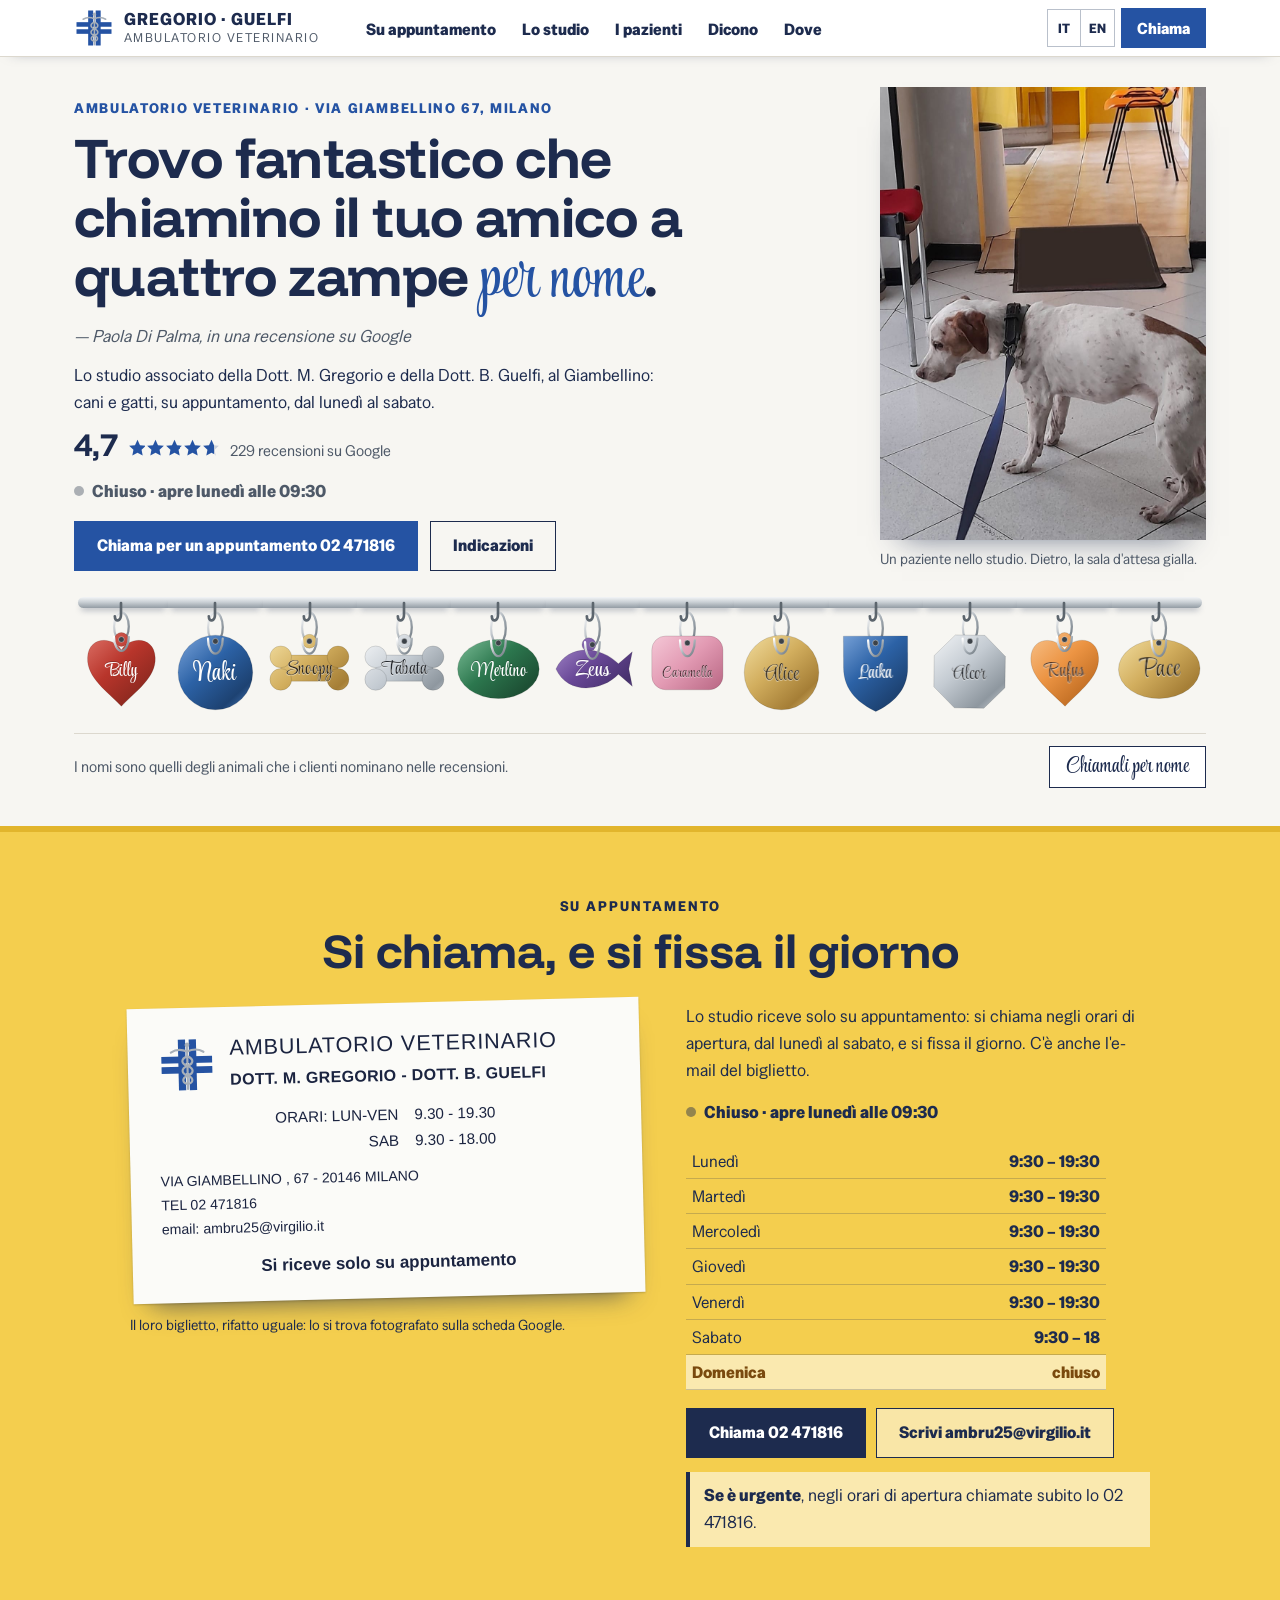
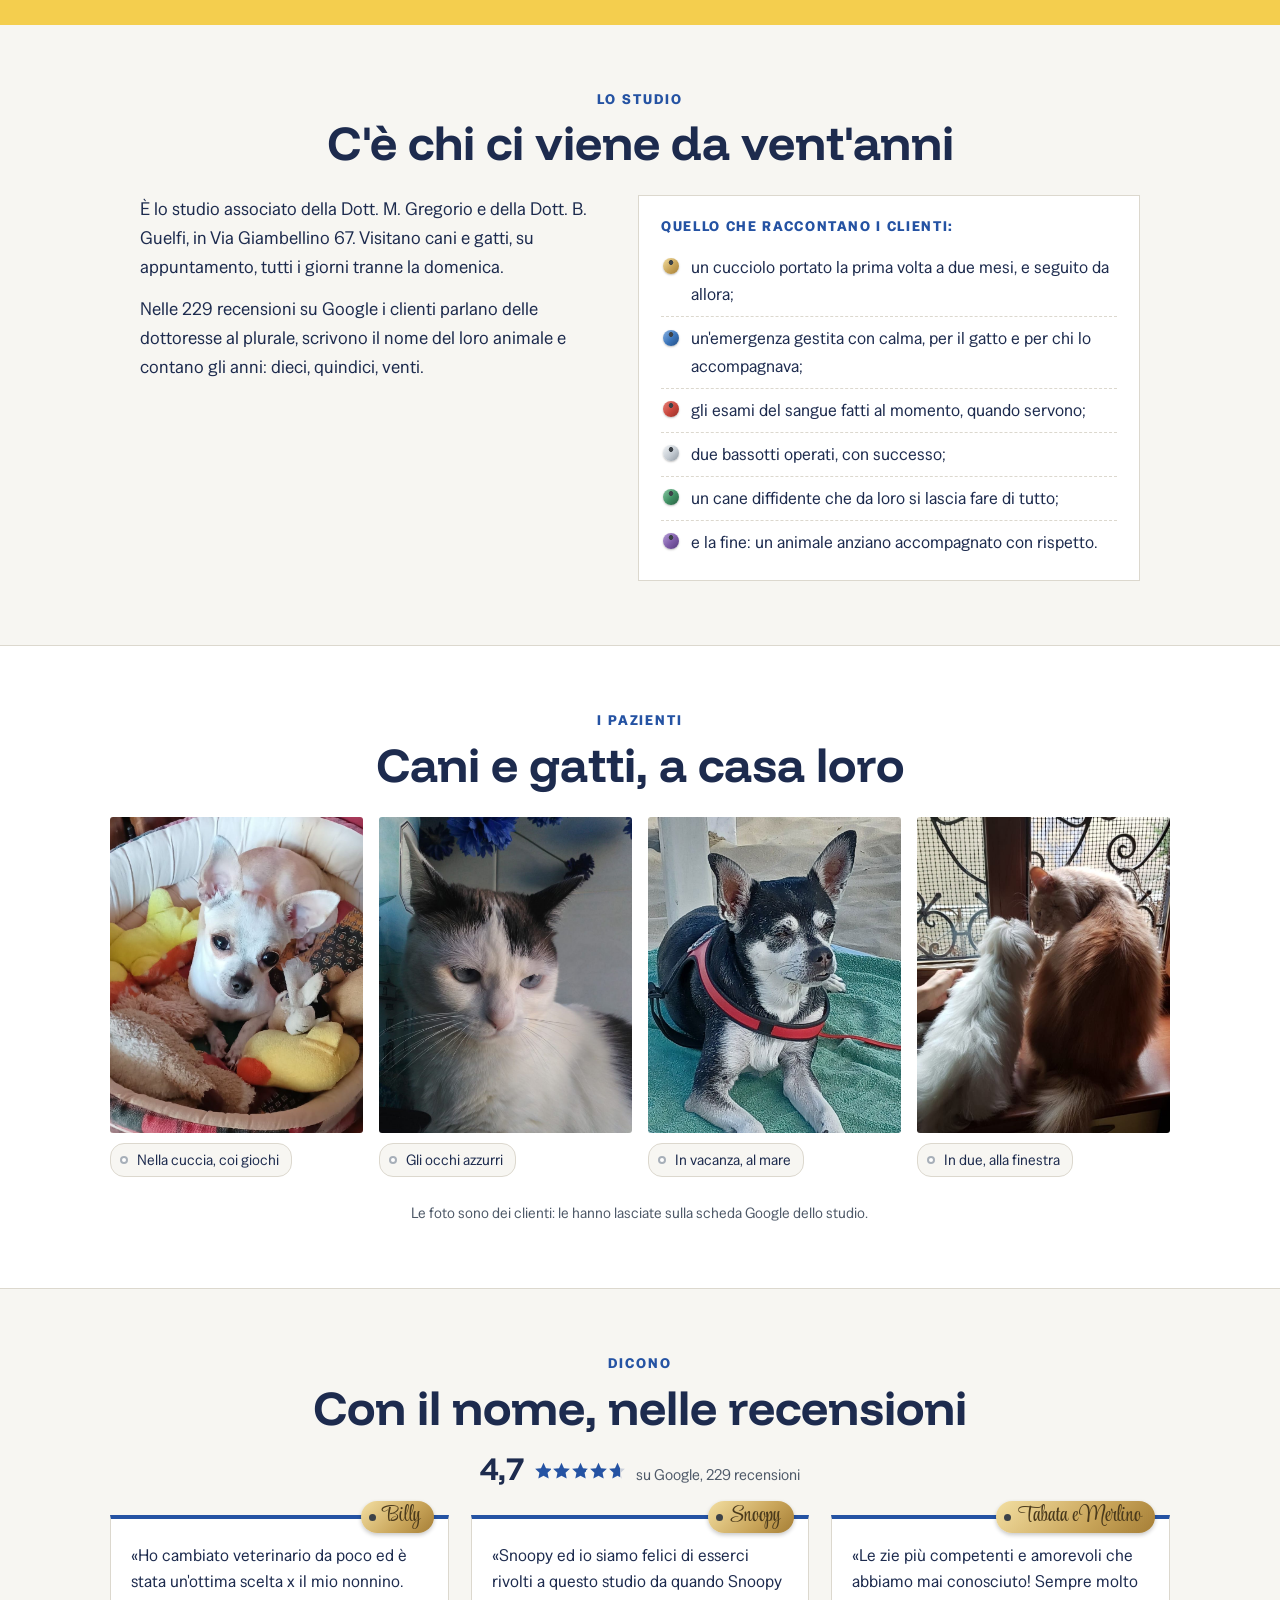
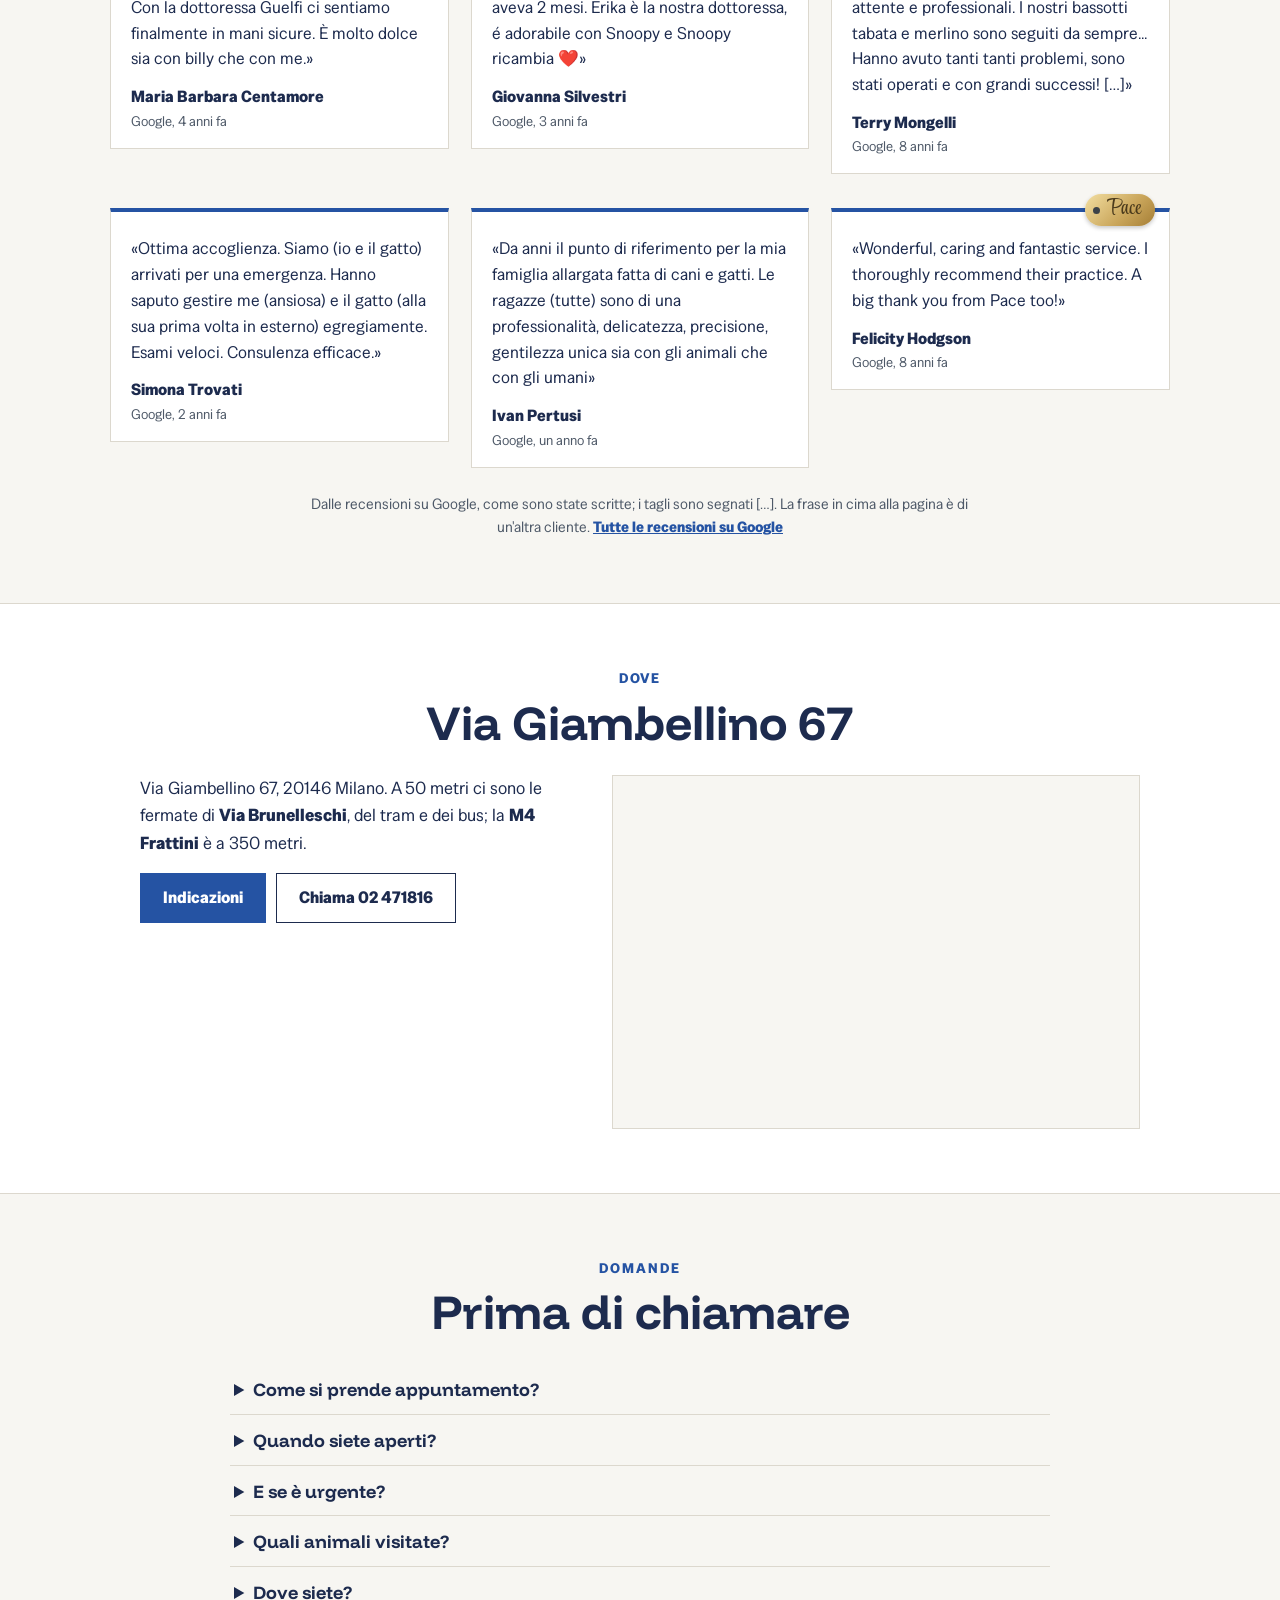
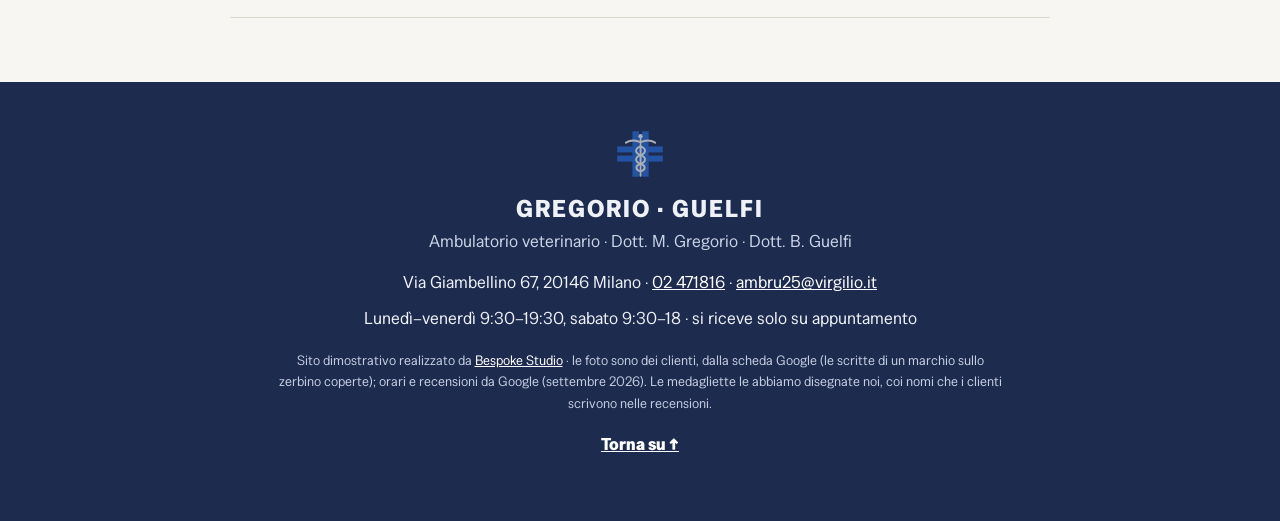
==== index.html @ ca86f431 "Studio Veterinario Gregorio-Guelfi, Via Giambellino 67 — i nomi sulle medagliette Lo studio associat" ====
<!DOCTYPE html>
<html lang="it" class="no-js">
<head>
<meta charset="utf-8">
<meta name="viewport" content="width=device-width, initial-scale=1">
<script>(function(){var r=document.documentElement;r.classList.remove('no-js');
/* la firma: finché main.js non parte i ganci sono vuoti; se il codice non arriva, dopo 2,5 s vanno allo stato finale */
try{if(!matchMedia('(prefers-reduced-motion: reduce)').matches){r.classList.add('firma-attesa');window.__attesaGanci=setTimeout(function(){r.classList.remove('firma-attesa')},2500)}}catch(e){}})()</script>
<title>Studio Veterinario Gregorio-Guelfi — Via Giambellino 67, Milano</title>
<meta name="description" content="Lo studio associato della Dott. M. Gregorio e della Dott. B. Guelfi in Via Giambellino 67 a Milano: cani e gatti, su appuntamento, dal lunedì al venerdì 9:30–19:30 e il sabato 9:30–18. 4,7 su 229 recensioni. Tel. 02 471816.">
<link rel="canonical" href="https://rotenzark.github.io/veterinari-gregorio-guelfi/">
<meta property="og:type" content="website">
<meta property="og:title" content="Studio Veterinario Gregorio-Guelfi — «Trovo fantastico che chiamino il tuo amico a quattro zampe per nome.»">
<meta property="og:description" content="L'ambulatorio veterinario di Via Giambellino 67, Milano: cani e gatti, su appuntamento. I nomi dei pazienti, sulle loro medagliette.">
<meta property="og:image" content="https://rotenzark.github.io/veterinari-gregorio-guelfi/img/og.jpg">
<meta property="og:url" content="https://rotenzark.github.io/veterinari-gregorio-guelfi/">
<meta property="og:locale" content="it_IT">
<meta name="twitter:card" content="summary_large_image">
<meta name="theme-color" content="#F7F6F2">
<link rel="icon" href="img/favicon.svg" type="image/svg+xml">
<link rel="icon" href="img/favicon-32.png" sizes="32x32" type="image/png">
<link rel="apple-touch-icon" href="img/apple-touch-icon.png">
<link rel="preconnect" href="https://fonts.googleapis.com">
<link rel="preconnect" href="https://fonts.gstatic.com" crossorigin>
<link href="https://fonts.googleapis.com/css2?family=Funnel+Display:wght@500;700&amp;family=Special+Gothic:wght@400;700&amp;family=Style+Script&amp;display=swap" rel="stylesheet">
<link rel="stylesheet" href="css/styles.css?v=1">
<script src="https://cdn.jsdelivr.net/npm/gsap@3.12.5/dist/gsap.min.js" defer></script>
<script src="https://cdn.jsdelivr.net/npm/gsap@3.12.5/dist/ScrollTrigger.min.js" defer></script>
<script src="js/main.js?v=1" defer></script>
<script type="application/ld+json">
{"@context":"https://schema.org","@type":"VeterinaryCare","name":"Studio Associato Medico Veterinario Gregorio-Guelfi","description":"Lo studio associato della Dott. M. Gregorio e della Dott. B. Guelfi in Via Giambellino 67 a Milano: visite per cani e gatti, su appuntamento.","url":"https://rotenzark.github.io/veterinari-gregorio-guelfi/","image":"https://rotenzark.github.io/veterinari-gregorio-guelfi/img/og.jpg","telephone":"+39 02 471816","email":"ambru25@virgilio.it","address":{"@type":"PostalAddress","streetAddress":"Via Giambellino 67","postalCode":"20146","addressLocality":"Milano","addressRegion":"MI","addressCountry":"IT"},"geo":{"@type":"GeoCoordinates","latitude":45.44936,"longitude":9.14511},"openingHoursSpecification":[{"@type":"OpeningHoursSpecification","dayOfWeek":["Monday","Tuesday","Wednesday","Thursday","Friday"],"opens":"09:30","closes":"19:30"},{"@type":"OpeningHoursSpecification","dayOfWeek":"Saturday","opens":"09:30","closes":"18:00"}],"aggregateRating":{"@type":"AggregateRating","ratingValue":"4.7","reviewCount":"229","bestRating":"5"}}
</script>
<script type="application/ld+json">
{"@context":"https://schema.org","@type":"FAQPage","mainEntity":[
{"@type":"Question","name":"Come si prende appuntamento?","acceptedAnswer":{"@type":"Answer","text":"Chiamando lo 02 471816 negli orari di apertura, oppure scrivendo ad ambru25@virgilio.it. Si riceve solo su appuntamento."}},
{"@type":"Question","name":"Quando è aperto lo studio?","acceptedAnswer":{"@type":"Answer","text":"Dal lunedì al venerdì dalle 9:30 alle 19:30, il sabato dalle 9:30 alle 18. La domenica è chiuso."}},
{"@type":"Question","name":"E se è urgente?","acceptedAnswer":{"@type":"Answer","text":"Negli orari di apertura, chiamate subito lo 02 471816."}},
{"@type":"Question","name":"Quali animali visitate?","acceptedAnswer":{"@type":"Answer","text":"Cani e gatti: dai cuccioli agli animali anziani."}},
{"@type":"Question","name":"Dove si trova lo studio?","acceptedAnswer":{"@type":"Answer","text":"In Via Giambellino 67 a Milano: a 50 metri le fermate di Via Brunelleschi, a 350 metri la M4 Frattini."}}
]}
</script>
</head>
<body>

<a class="salta" href="#contenuto" data-i18n="m.salta">Vai al contenuto</a>

<header class="testata" id="testata">
  <div class="testata__dentro">
    <a class="marchio" href="#inizio" aria-label="Studio veterinario Gregorio-Guelfi: torna all'inizio" data-i18n-aria="m.top">
      <svg class="croce" viewBox="0 0 48 48" aria-hidden="true" focusable="false"><use href="#croceVet"/></svg>
      <span class="marchio__testo" aria-hidden="true"><span class="marchio__nome">Gregorio · Guelfi</span><span class="marchio__sotto" data-i18n="m.sotto">Ambulatorio veterinario</span></span>
    </a>
    <nav id="mainNav" class="voci" aria-label="Le sezioni" data-i18n-aria="m.nav">
      <a href="#appuntamento" data-i18n="n.appuntamento">Su appuntamento</a>
      <a href="#studio" data-i18n="n.studio">Lo studio</a>
      <a href="#pazienti" data-i18n="n.pazienti">I pazienti</a>
      <a href="#dicono" data-i18n="n.dicono">Dicono</a>
      <a href="#dove" data-i18n="n.dove">Dove</a>
    </nav>
    <div class="testata__azioni">
      <div class="lingue" role="group" aria-label="Lingua" data-i18n-aria="m.lingua">
        <button type="button" data-lang="it" aria-pressed="true">IT</button>
        <button type="button" data-lang="en" aria-pressed="false">EN</button>
      </div>
      <a class="chiama" href="tel:+3902471816" data-i18n="t.chiama">Chiama</a>
      <button id="burger" class="burger" type="button" aria-expanded="false" aria-controls="menuMobile" aria-label="Apri il menu" data-i18n-aria="m.menu"><span></span><span></span><span></span></button>
    </div>
  </div>
</header>

<nav id="menuMobile" class="menu-mobile" hidden aria-label="Le sezioni" data-i18n-aria="m.nav">
  <a href="#appuntamento" data-i18n="n.appuntamento">Su appuntamento</a>
  <a href="#studio" data-i18n="n.studio">Lo studio</a>
  <a href="#pazienti" data-i18n="n.pazienti">I pazienti</a>
  <a href="#dicono" data-i18n="n.dicono">Dicono</a>
  <a href="#dove" data-i18n="n.doveDomande">Dove e domande</a>
  <a class="menu-mobile__chiama" href="tel:+3902471816"><span data-i18n="t.chiama">Chiama</span> <span class="intero">02 471816</span></a>
</nav>

<!-- la croce blu col caduceo del loro biglietto, disegnata semplice: la usano la testata, il biglietto e la chiusura -->
<svg class="simboli" width="0" height="0" aria-hidden="true" focusable="false">
  <symbol id="croceVet" viewBox="0 0 48 48">
    <rect x="17" y="3" width="6" height="42" fill="#2553A3"/><rect x="26" y="3" width="6" height="42" fill="#2553A3"/>
    <rect x="3" y="17" width="42" height="5.5" fill="#2553A3"/><rect x="3" y="25.5" width="42" height="5.5" fill="#2553A3"/>
    <g fill="none" stroke="#A7AFB8" stroke-width="1.8" stroke-linecap="round">
      <path d="M24.5 8 V44"/>
      <path d="M24.5 13 C 20 11 15 11 11 13.5 M24.5 13 C 29 11 34 11 38 13.5"/>
      <path d="M24.5 17 C 19 19 19 23 24.5 25 C 30 27 30 31 24.5 33 C 19 35 20 39 24.5 40"/>
      <path d="M24.5 17 C 30 19 30 23 24.5 25 C 19 27 19 31 24.5 33 C 30 35 29 39 24.5 40"/>
    </g>
    <circle cx="24.5" cy="7.5" r="2" fill="#A7AFB8"/>
  </symbol>
</svg>

<main id="contenuto">

  <!-- ══════ L'APERTURA: la frase di una cliente, un paziente nello studio, e i nomi sulle medagliette ══════ -->
  <section id="inizio" class="apertura" aria-labelledby="titolo">
    <div class="apertura__alto">
      <div class="apertura__testo">
        <p class="apertura__sopra" data-i18n="h.sopra">Ambulatorio veterinario · Via Giambellino 67, Milano</p>
        <h1 id="titolo" class="apertura__titolo" data-i18n="h.titolo">Trovo fantastico che chiamino il tuo amico a quattro zampe <span class="per-nome">per nome</span>.</h1>
        <p class="apertura__chi" data-i18n="h.chi">Paola Di Palma, in una recensione su Google</p>
        <p class="apertura__frase" data-i18n="h.testo">Lo studio associato della Dott. M. Gregorio e della Dott. B. Guelfi, al Giambellino: cani e gatti, su appuntamento, dal lunedì al sabato.</p>
        <p class="voto"><b class="voto__n">4,7</b> <span class="stelle" aria-hidden="true" style="--voto:.94"></span> <span class="voto__su" data-i18n="h.voto">229 recensioni su Google</span></p>
        <p class="stato" id="orarioStato">Lunedì–venerdì 9:30–19:30, sabato 9:30–18</p>
        <div class="apertura__azioni">
          <a class="bottone bottone--pieno" href="tel:+3902471816"><span data-i18n="h.chiama">Chiama per un appuntamento</span>&nbsp;<span class="intero">02 471816</span></a>
          <a class="bottone" href="https://www.google.com/maps/dir/?api=1&amp;destination=Studio+Associato+Medico+Veterinario+Gregorio-Guelfi%2C+Via+Giambellino+67%2C+Milano" target="_blank" rel="noopener" data-i18n="h.indicazioni">Indicazioni</a>
        </div>
      </div>
      <figure class="apertura__foto">
        <button type="button" class="apertura__scatto" data-full="img/studio-cane.jpg" aria-label="Ingrandisci la foto" data-i18n-aria="m.ingrandisci"><img src="img/studio-cane.jpg" width="900" height="1248" alt="Un cane bianco e marrone al guinzaglio sulle piastrelle dello studio; dietro la porta, la sala d'attesa con le pareti gialle e le sedie arancioni." data-i18n-alt="a.studio"></button>
        <figcaption data-i18n="c.studio">Un paziente nello studio. Dietro, la sala d'attesa gialla.</figcaption>
      </figure>
    </div>
    <div class="apertura__ganci" id="medagliette" data-firma="fatta">
      <!--GANCI--><svg class="ganci__metalli" width="0" height="0" aria-hidden="true" focusable="false"><defs>
  <linearGradient id="metOttone" gradientUnits="userSpaceOnUse" x1="8" y1="26" x2="92" y2="118"><stop offset="0" stop-color="#F3DFA2"/><stop offset="0.42" stop-color="#D2AE5E"/><stop offset="0.78" stop-color="#A57E36"/><stop offset="1" stop-color="#E6C77D"/></linearGradient>
  <linearGradient id="metAcciaio" gradientUnits="userSpaceOnUse" x1="8" y1="26" x2="92" y2="118"><stop offset="0" stop-color="#F4F6F8"/><stop offset="0.42" stop-color="#C4CBD2"/><stop offset="0.78" stop-color="#8E979F"/><stop offset="1" stop-color="#DDE2E6"/></linearGradient>
  <linearGradient id="metRosso" gradientUnits="userSpaceOnUse" x1="8" y1="26" x2="92" y2="118"><stop offset="0" stop-color="#E0766C"/><stop offset="0.42" stop-color="#B8352B"/><stop offset="0.78" stop-color="#8A281F"/><stop offset="1" stop-color="#C9524A"/></linearGradient>
  <linearGradient id="metBlu" gradientUnits="userSpaceOnUse" x1="8" y1="26" x2="92" y2="118"><stop offset="0" stop-color="#7EA7DC"/><stop offset="0.42" stop-color="#2C62A6"/><stop offset="0.78" stop-color="#1D4272"/><stop offset="1" stop-color="#4B80C4"/></linearGradient>
  <linearGradient id="metVerde" gradientUnits="userSpaceOnUse" x1="8" y1="26" x2="92" y2="118"><stop offset="0" stop-color="#7FC09A"/><stop offset="0.42" stop-color="#2C774E"/><stop offset="0.78" stop-color="#1D4F34"/><stop offset="1" stop-color="#519E74"/></linearGradient>
  <linearGradient id="metRosa" gradientUnits="userSpaceOnUse" x1="8" y1="26" x2="92" y2="118"><stop offset="0" stop-color="#F6CBD9"/><stop offset="0.42" stop-color="#E29AB3"/><stop offset="0.78" stop-color="#BE6E8A"/><stop offset="1" stop-color="#EEB4C7"/></linearGradient>
  <linearGradient id="metViola" gradientUnits="userSpaceOnUse" x1="8" y1="26" x2="92" y2="118"><stop offset="0" stop-color="#AE94D3"/><stop offset="0.42" stop-color="#694897"/><stop offset="0.78" stop-color="#46306C"/><stop offset="1" stop-color="#8667B6"/></linearGradient>
  <linearGradient id="metArancio" gradientUnits="userSpaceOnUse" x1="8" y1="26" x2="92" y2="118"><stop offset="0" stop-color="#F8C48E"/><stop offset="0.42" stop-color="#EC9443"/><stop offset="0.78" stop-color="#BF6C22"/><stop offset="1" stop-color="#F3AB66"/></linearGradient>
  <linearGradient id="metAnello" x1="0" y1="0" x2="1" y2="1"><stop offset="0" stop-color="#FFFFFF"/><stop offset=".5" stop-color="#A9B1B8"/><stop offset="1" stop-color="#6E777F"/></linearGradient>
  <radialGradient id="metPunta"><stop offset="0" stop-color="#FFFFFF"/><stop offset=".35" stop-color="#FFF6D8" stop-opacity=".95"/><stop offset="1" stop-color="#FFE7A0" stop-opacity="0"/></radialGradient>
  <filter id="incLuce" x="-5%" y="-10%" width="110%" height="130%"><feDropShadow dx="0" dy=".8" stdDeviation="0" flood-color="#FFFFFF" flood-opacity=".6"/></filter>
  <filter id="incOmbra" x="-5%" y="-20%" width="110%" height="130%"><feDropShadow dx="0" dy="-.7" stdDeviation="0" flood-color="#000000" flood-opacity=".4"/></filter>
</defs></svg>
      <ul class="ganci" id="ganci" aria-label="Le medagliette coi nomi dei pazienti" data-i18n-aria="md.lista">
        <li class="gancio" data-i="0">
          <svg class="gancio__uncino" viewBox="0 0 20 26" aria-hidden="true" focusable="false"><path d="M10 0 V13 C10 21 3 22 3 15" fill="none" stroke="#5C656D" stroke-width="3" stroke-linecap="round"/></svg>
          <div class="medaglietta medaglietta--cuore" id="med1" data-i="0">
            <svg class="med" viewBox="0 0 100 124" role="img" aria-label="Billy">
              <defs><clipPath id="taglio1"><rect class="med__taglio" x="0" y="0" width="100" height="124"/></clipPath></defs>
              <ellipse class="med__anello" cx="50" cy="19" rx="8.5" ry="16.2" fill="none" stroke="url(#metAnello)" stroke-width="2.6"/>
              <g class="med__forma" fill="url(#metRosso)" stroke="rgba(0,0,0,.18)" stroke-width=".8"><circle cx="50" cy="34" r="8"/><path d="M50 46 C 40 30 12 30 11 55 C 10 78 34 94 50 111 C 66 94 90 78 89 55 C 88 30 60 30 50 46 Z"/></g>
              <circle class="med__foro" cx="50" cy="34" r="3.3" fill="#3C4248" stroke="rgba(255,255,255,.55)" stroke-width=".8"/>
              <path class="med__passante" d="M41.5 31 A 8.5 16.2 0 0 0 58.5 31" fill="none" stroke="url(#metAnello)" stroke-width="2.6" stroke-linecap="round"/>
              <g class="med__incisione" clip-path="url(#taglio1)">
                <text class="med__nome" x="50" y="76" text-anchor="middle" font-size="21.8" fill="#FFFFFF" filter="url(#incOmbra)">Billy</text>
              </g>
              <circle class="med__punta" cx="50" cy="69.46" r="5" fill="url(#metPunta)" display="none"/>
            </svg>
          </div>
        </li>
        <li class="gancio" data-i="1">
          <svg class="gancio__uncino" viewBox="0 0 20 26" aria-hidden="true" focusable="false"><path d="M10 0 V13 C10 21 3 22 3 15" fill="none" stroke="#5C656D" stroke-width="3" stroke-linecap="round"/></svg>
          <div class="medaglietta medaglietta--cerchio" id="med2" data-i="1">
            <svg class="med" viewBox="0 0 100 124" role="img" aria-label="Naki">
              <defs><clipPath id="taglio2"><rect class="med__taglio" x="0" y="0" width="100" height="124"/></clipPath></defs>
              <ellipse class="med__anello" cx="50" cy="20" rx="8.5" ry="17.2" fill="none" stroke="url(#metAnello)" stroke-width="2.6"/>
              <g class="med__forma" fill="url(#metBlu)" stroke="rgba(0,0,0,.18)" stroke-width=".8"><circle cx="50" cy="72" r="43"/></g>
              <circle class="med__foro" cx="50" cy="36" r="3.3" fill="#3C4248" stroke="rgba(255,255,255,.55)" stroke-width=".8"/>
              <path class="med__passante" d="M41.5 33 A 8.5 17.2 0 0 0 58.5 33" fill="none" stroke="url(#metAnello)" stroke-width="2.6" stroke-linecap="round"/>
              <g class="med__incisione" clip-path="url(#taglio2)">
                <text class="med__nome" x="50" y="81" text-anchor="middle" font-size="30" fill="#FFFFFF" filter="url(#incOmbra)">Naki</text>
              </g>
              <circle class="med__punta" cx="50" cy="72" r="5" fill="url(#metPunta)" display="none"/>
            </svg>
          </div>
        </li>
        <li class="gancio" data-i="2">
          <svg class="gancio__uncino" viewBox="0 0 20 26" aria-hidden="true" focusable="false"><path d="M10 0 V13 C10 21 3 22 3 15" fill="none" stroke="#5C656D" stroke-width="3" stroke-linecap="round"/></svg>
          <div class="medaglietta medaglietta--osso" id="med3" data-i="2">
            <svg class="med" viewBox="0 0 100 124" role="img" aria-label="Snoopy">
              <defs><clipPath id="taglio3"><rect class="med__taglio" x="0" y="0" width="100" height="124"/></clipPath></defs>
              <ellipse class="med__anello" cx="50" cy="20" rx="8.5" ry="17.2" fill="none" stroke="url(#metAnello)" stroke-width="2.6"/>
              <g class="med__forma" fill="url(#metOttone)" stroke="rgba(0,0,0,.18)" stroke-width=".8"><circle cx="50" cy="36" r="8"/><rect x="17" y="52" width="66" height="30" rx="4"/><circle cx="17" cy="54" r="12.5"/><circle cx="17" cy="80" r="12.5"/><circle cx="83" cy="54" r="12.5"/><circle cx="83" cy="80" r="12.5"/></g>
              <circle class="med__foro" cx="50" cy="36" r="3.3" fill="#3C4248" stroke="rgba(255,255,255,.55)" stroke-width=".8"/>
              <path class="med__passante" d="M41.5 33 A 8.5 17.2 0 0 0 58.5 33" fill="none" stroke="url(#metAnello)" stroke-width="2.6" stroke-linecap="round"/>
              <g class="med__incisione" clip-path="url(#taglio3)">
                <text class="med__nome" x="50" y="74" text-anchor="middle" font-size="22.6" fill="#352912" filter="url(#incLuce)">Snoopy</text>
              </g>
              <circle class="med__punta" cx="50" cy="67.22" r="5" fill="url(#metPunta)" display="none"/>
            </svg>
          </div>
        </li>
        <li class="gancio" data-i="3">
          <svg class="gancio__uncino" viewBox="0 0 20 26" aria-hidden="true" focusable="false"><path d="M10 0 V13 C10 21 3 22 3 15" fill="none" stroke="#5C656D" stroke-width="3" stroke-linecap="round"/></svg>
          <div class="medaglietta medaglietta--osso" id="med4" data-i="3">
            <svg class="med" viewBox="0 0 100 124" role="img" aria-label="Tabata">
              <defs><clipPath id="taglio4"><rect class="med__taglio" x="0" y="0" width="100" height="124"/></clipPath></defs>
              <ellipse class="med__anello" cx="50" cy="20" rx="8.5" ry="17.2" fill="none" stroke="url(#metAnello)" stroke-width="2.6"/>
              <g class="med__forma" fill="url(#metAcciaio)" stroke="rgba(0,0,0,.18)" stroke-width=".8"><circle cx="50" cy="36" r="8"/><rect x="17" y="52" width="66" height="30" rx="4"/><circle cx="17" cy="54" r="12.5"/><circle cx="17" cy="80" r="12.5"/><circle cx="83" cy="54" r="12.5"/><circle cx="83" cy="80" r="12.5"/></g>
              <circle class="med__foro" cx="50" cy="36" r="3.3" fill="#3C4248" stroke="rgba(255,255,255,.55)" stroke-width=".8"/>
              <path class="med__passante" d="M41.5 33 A 8.5 17.2 0 0 0 58.5 33" fill="none" stroke="url(#metAnello)" stroke-width="2.6" stroke-linecap="round"/>
              <g class="med__incisione" clip-path="url(#taglio4)">
                <text class="med__nome" x="50" y="74" text-anchor="middle" font-size="22.6" fill="#23282D" filter="url(#incLuce)">Tabata</text>
              </g>
              <circle class="med__punta" cx="50" cy="67.22" r="5" fill="url(#metPunta)" display="none"/>
            </svg>
          </div>
        </li>
        <li class="gancio" data-i="4">
          <svg class="gancio__uncino" viewBox="0 0 20 26" aria-hidden="true" focusable="false"><path d="M10 0 V13 C10 21 3 22 3 15" fill="none" stroke="#5C656D" stroke-width="3" stroke-linecap="round"/></svg>
          <div class="medaglietta medaglietta--ovale" id="med5" data-i="4">
            <svg class="med" viewBox="0 0 100 124" role="img" aria-label="Merlino">
              <defs><clipPath id="taglio5"><rect class="med__taglio" x="0" y="0" width="100" height="124"/></clipPath></defs>
              <ellipse class="med__anello" cx="50" cy="21" rx="8.5" ry="18.2" fill="none" stroke="url(#metAnello)" stroke-width="2.6"/>
              <g class="med__forma" fill="url(#metVerde)" stroke="rgba(0,0,0,.18)" stroke-width=".8"><ellipse cx="50" cy="68" rx="47" ry="34"/></g>
              <circle class="med__foro" cx="50" cy="38" r="3.3" fill="#3C4248" stroke="rgba(255,255,255,.55)" stroke-width=".8"/>
              <path class="med__passante" d="M41.5 35 A 8.5 18.2 0 0 0 58.5 35" fill="none" stroke="url(#metAnello)" stroke-width="2.6" stroke-linecap="round"/>
              <g class="med__incisione" clip-path="url(#taglio5)">
                <text class="med__nome" x="50" y="76" text-anchor="middle" font-size="21.6" fill="#FFFFFF" filter="url(#incOmbra)">Merlino</text>
              </g>
              <circle class="med__punta" cx="50" cy="69.52" r="5" fill="url(#metPunta)" display="none"/>
            </svg>
          </div>
        </li>
        <li class="gancio" data-i="5">
          <svg class="gancio__uncino" viewBox="0 0 20 26" aria-hidden="true" focusable="false"><path d="M10 0 V13 C10 21 3 22 3 15" fill="none" stroke="#5C656D" stroke-width="3" stroke-linecap="round"/></svg>
          <div class="medaglietta medaglietta--pesce" id="med6" data-i="5">
            <svg class="med" viewBox="0 0 100 124" role="img" aria-label="Zeus">
              <defs><clipPath id="taglio6"><rect class="med__taglio" x="0" y="0" width="100" height="124"/></clipPath></defs>
              <ellipse class="med__anello" cx="50" cy="22" rx="8.5" ry="19.2" fill="none" stroke="url(#metAnello)" stroke-width="2.6"/>
              <g class="med__forma" fill="url(#metViola)" stroke="rgba(0,0,0,.18)" stroke-width=".8"><circle cx="46" cy="40" r="8"/><path d="M8 68 C 18 46 42 42 62 50 C 70 53 76 58 80 62 L 96 48 L 92 68 L 96 88 L 80 74 C 76 78 70 83 62 86 C 42 94 18 90 8 68 Z"/></g>
              <circle class="med__foro" cx="50" cy="40" r="3.3" fill="#3C4248" stroke="rgba(255,255,255,.55)" stroke-width=".8"/>
              <path class="med__passante" d="M41.5 37 A 8.5 19.2 0 0 0 58.5 37" fill="none" stroke="url(#metAnello)" stroke-width="2.6" stroke-linecap="round"/>
              <g class="med__incisione" clip-path="url(#taglio6)">
                <text class="med__nome" x="50" y="76" text-anchor="middle" font-size="25" fill="#FFFFFF" filter="url(#incOmbra)">Zeus</text>
              </g>
              <circle class="med__punta" cx="50" cy="68.5" r="5" fill="url(#metPunta)" display="none"/>
            </svg>
          </div>
        </li>
        <li class="gancio" data-i="6">
          <svg class="gancio__uncino" viewBox="0 0 20 26" aria-hidden="true" focusable="false"><path d="M10 0 V13 C10 21 3 22 3 15" fill="none" stroke="#5C656D" stroke-width="3" stroke-linecap="round"/></svg>
          <div class="medaglietta medaglietta--targa" id="med7" data-i="6">
            <svg class="med" viewBox="0 0 100 124" role="img" aria-label="Caramella">
              <defs><clipPath id="taglio7"><rect class="med__taglio" x="0" y="0" width="100" height="124"/></clipPath></defs>
              <ellipse class="med__anello" cx="50" cy="21" rx="8.5" ry="18.2" fill="none" stroke="url(#metAnello)" stroke-width="2.6"/>
              <g class="med__forma" fill="url(#metRosa)" stroke="rgba(0,0,0,.18)" stroke-width=".8"><rect x="9" y="30" width="82" height="62" rx="16"/></g>
              <circle class="med__foro" cx="50" cy="38" r="3.3" fill="#3C4248" stroke="rgba(255,255,255,.55)" stroke-width=".8"/>
              <path class="med__passante" d="M41.5 35 A 8.5 18.2 0 0 0 58.5 35" fill="none" stroke="url(#metAnello)" stroke-width="2.6" stroke-linecap="round"/>
              <g class="med__incisione" clip-path="url(#taglio7)">
                <text class="med__nome" x="50" y="77" text-anchor="middle" font-size="17.4" fill="#4E1629" filter="url(#incLuce)">Caramella</text>
              </g>
              <circle class="med__punta" cx="50" cy="71.78" r="5" fill="url(#metPunta)" display="none"/>
            </svg>
          </div>
        </li>
        <li class="gancio" data-i="7">
          <svg class="gancio__uncino" viewBox="0 0 20 26" aria-hidden="true" focusable="false"><path d="M10 0 V13 C10 21 3 22 3 15" fill="none" stroke="#5C656D" stroke-width="3" stroke-linecap="round"/></svg>
          <div class="medaglietta medaglietta--cerchio" id="med8" data-i="7">
            <svg class="med" viewBox="0 0 100 124" role="img" aria-label="Alice">
              <defs><clipPath id="taglio8"><rect class="med__taglio" x="0" y="0" width="100" height="124"/></clipPath></defs>
              <ellipse class="med__anello" cx="50" cy="20" rx="8.5" ry="17.2" fill="none" stroke="url(#metAnello)" stroke-width="2.6"/>
              <g class="med__forma" fill="url(#metOttone)" stroke="rgba(0,0,0,.18)" stroke-width=".8"><circle cx="50" cy="72" r="43"/></g>
              <circle class="med__foro" cx="50" cy="36" r="3.3" fill="#3C4248" stroke="rgba(255,255,255,.55)" stroke-width=".8"/>
              <path class="med__passante" d="M41.5 33 A 8.5 17.2 0 0 0 58.5 33" fill="none" stroke="url(#metAnello)" stroke-width="2.6" stroke-linecap="round"/>
              <g class="med__incisione" clip-path="url(#taglio8)">
                <text class="med__nome" x="50" y="81" text-anchor="middle" font-size="25.5" fill="#352912" filter="url(#incLuce)">Alice</text>
              </g>
              <circle class="med__punta" cx="50" cy="73.35" r="5" fill="url(#metPunta)" display="none"/>
            </svg>
          </div>
        </li>
        <li class="gancio" data-i="8">
          <svg class="gancio__uncino" viewBox="0 0 20 26" aria-hidden="true" focusable="false"><path d="M10 0 V13 C10 21 3 22 3 15" fill="none" stroke="#5C656D" stroke-width="3" stroke-linecap="round"/></svg>
          <div class="medaglietta medaglietta--scudetto" id="med9" data-i="8">
            <svg class="med" viewBox="0 0 100 124" role="img" aria-label="Laika">
              <defs><clipPath id="taglio9"><rect class="med__taglio" x="0" y="0" width="100" height="124"/></clipPath></defs>
              <ellipse class="med__anello" cx="50" cy="21" rx="8.5" ry="18.2" fill="none" stroke="url(#metAnello)" stroke-width="2.6"/>
              <g class="med__forma" fill="url(#metBlu)" stroke="rgba(0,0,0,.18)" stroke-width=".8"><path d="M13 30 H87 V66 C87 94 68 108 50 117 C32 108 13 94 13 66 Z"/></g>
              <circle class="med__foro" cx="50" cy="38" r="3.3" fill="#3C4248" stroke="rgba(255,255,255,.55)" stroke-width=".8"/>
              <path class="med__passante" d="M41.5 35 A 8.5 18.2 0 0 0 58.5 35" fill="none" stroke="url(#metAnello)" stroke-width="2.6" stroke-linecap="round"/>
              <g class="med__incisione" clip-path="url(#taglio9)">
                <text class="med__nome" x="50" y="78" text-anchor="middle" font-size="21.8" fill="#FFFFFF" filter="url(#incOmbra)">Laika</text>
              </g>
              <circle class="med__punta" cx="50" cy="71.46" r="5" fill="url(#metPunta)" display="none"/>
            </svg>
          </div>
        </li>
        <li class="gancio" data-i="9">
          <svg class="gancio__uncino" viewBox="0 0 20 26" aria-hidden="true" focusable="false"><path d="M10 0 V13 C10 21 3 22 3 15" fill="none" stroke="#5C656D" stroke-width="3" stroke-linecap="round"/></svg>
          <div class="medaglietta medaglietta--ottagono" id="med10" data-i="9">
            <svg class="med" viewBox="0 0 100 124" role="img" aria-label="Alcor">
              <defs><clipPath id="taglio10"><rect class="med__taglio" x="0" y="0" width="100" height="124"/></clipPath></defs>
              <ellipse class="med__anello" cx="50" cy="20" rx="8.5" ry="17.2" fill="none" stroke="url(#metAnello)" stroke-width="2.6"/>
              <g class="med__forma" fill="url(#metAcciaio)" stroke="rgba(0,0,0,.18)" stroke-width=".8"><path d="M33 29 H67 L91 53 V89 L67 113 H33 L9 89 V53 Z"/></g>
              <circle class="med__foro" cx="50" cy="36" r="3.3" fill="#3C4248" stroke="rgba(255,255,255,.55)" stroke-width=".8"/>
              <path class="med__passante" d="M41.5 33 A 8.5 17.2 0 0 0 58.5 33" fill="none" stroke="url(#metAnello)" stroke-width="2.6" stroke-linecap="round"/>
              <g class="med__incisione" clip-path="url(#taglio10)">
                <text class="med__nome" x="50" y="80" text-anchor="middle" font-size="23.3" fill="#23282D" filter="url(#incLuce)">Alcor</text>
              </g>
              <circle class="med__punta" cx="50" cy="73.01" r="5" fill="url(#metPunta)" display="none"/>
            </svg>
          </div>
        </li>
        <li class="gancio" data-i="10">
          <svg class="gancio__uncino" viewBox="0 0 20 26" aria-hidden="true" focusable="false"><path d="M10 0 V13 C10 21 3 22 3 15" fill="none" stroke="#5C656D" stroke-width="3" stroke-linecap="round"/></svg>
          <div class="medaglietta medaglietta--cuore" id="med11" data-i="10">
            <svg class="med" viewBox="0 0 100 124" role="img" aria-label="Rufus">
              <defs><clipPath id="taglio11"><rect class="med__taglio" x="0" y="0" width="100" height="124"/></clipPath></defs>
              <ellipse class="med__anello" cx="50" cy="19" rx="8.5" ry="16.2" fill="none" stroke="url(#metAnello)" stroke-width="2.6"/>
              <g class="med__forma" fill="url(#metArancio)" stroke="rgba(0,0,0,.18)" stroke-width=".8"><circle cx="50" cy="34" r="8"/><path d="M50 46 C 40 30 12 30 11 55 C 10 78 34 94 50 111 C 66 94 90 78 89 55 C 88 30 60 30 50 46 Z"/></g>
              <circle class="med__foro" cx="50" cy="34" r="3.3" fill="#3C4248" stroke="rgba(255,255,255,.55)" stroke-width=".8"/>
              <path class="med__passante" d="M41.5 31 A 8.5 16.2 0 0 0 58.5 31" fill="none" stroke="url(#metAnello)" stroke-width="2.6" stroke-linecap="round"/>
              <g class="med__incisione" clip-path="url(#taglio11)">
                <text class="med__nome" x="50" y="76" text-anchor="middle" font-size="21.8" fill="#3E1E05" filter="url(#incLuce)">Rufus</text>
              </g>
              <circle class="med__punta" cx="50" cy="69.46" r="5" fill="url(#metPunta)" display="none"/>
            </svg>
          </div>
        </li>
        <li class="gancio" data-i="11">
          <svg class="gancio__uncino" viewBox="0 0 20 26" aria-hidden="true" focusable="false"><path d="M10 0 V13 C10 21 3 22 3 15" fill="none" stroke="#5C656D" stroke-width="3" stroke-linecap="round"/></svg>
          <div class="medaglietta medaglietta--ovale" id="med12" data-i="11">
            <svg class="med" viewBox="0 0 100 124" role="img" aria-label="Pace">
              <defs><clipPath id="taglio12"><rect class="med__taglio" x="0" y="0" width="100" height="124"/></clipPath></defs>
              <ellipse class="med__anello" cx="50" cy="21" rx="8.5" ry="18.2" fill="none" stroke="url(#metAnello)" stroke-width="2.6"/>
              <g class="med__forma" fill="url(#metOttone)" stroke="rgba(0,0,0,.18)" stroke-width=".8"><ellipse cx="50" cy="68" rx="47" ry="34"/></g>
              <circle class="med__foro" cx="50" cy="38" r="3.3" fill="#3C4248" stroke="rgba(255,255,255,.55)" stroke-width=".8"/>
              <path class="med__passante" d="M41.5 35 A 8.5 18.2 0 0 0 58.5 35" fill="none" stroke="url(#metAnello)" stroke-width="2.6" stroke-linecap="round"/>
              <g class="med__incisione" clip-path="url(#taglio12)">
                <text class="med__nome" x="50" y="76" text-anchor="middle" font-size="30" fill="#352912" filter="url(#incLuce)">Pace</text>
              </g>
              <circle class="med__punta" cx="50" cy="67" r="5" fill="url(#metPunta)" display="none"/>
            </svg>
          </div>
        </li>
      </ul><!--/GANCI-->
      <div class="ganci__nota">
        <p data-i18n="md.nota">I nomi sono quelli degli animali che i clienti nominano nelle recensioni.</p>
        <button type="button" class="ganci__chiama" id="ganciChiama" data-i18n="md.chiama">Chiamali per nome</button>
      </div>
      <p class="visually-hidden" id="ganciLeggi" aria-live="polite"></p>
    </div>
  </section>

  <!-- ══════ SU APPUNTAMENTO: il loro biglietto e la settimana ══════ -->
  <section id="appuntamento" class="capitolo capitolo--giallo" aria-labelledby="appT">
    <p class="etichetta" data-i18n="p.etichetta">Su appuntamento</p>
    <h2 id="appT" class="capitolo__titolo" data-i18n="p.titolo">Si chiama, e si fissa il giorno</h2>
    <div class="appuntamento">
      <figure class="biglietto-cornice reveal">
        <div class="biglietto" lang="it">
          <svg class="biglietto__croce" viewBox="0 0 48 48" aria-hidden="true" focusable="false"><use href="#croceVet"/></svg>
          <p class="biglietto__titolo">AMBULATORIO VETERINARIO</p>
          <p class="biglietto__nomi">DOTT. M. GREGORIO - DOTT. B. GUELFI</p>
          <dl class="biglietto__orari"><dt>ORARI: LUN-VEN</dt><dd>9.30 - 19.30</dd><dt>SAB</dt><dd>9.30 - 18.00</dd></dl>
          <p class="biglietto__riga">VIA GIAMBELLINO , 67 - 20146 MILANO</p>
          <p class="biglietto__riga">TEL <a href="tel:+3902471816">02 471816</a></p>
          <p class="biglietto__riga biglietto__mail">email: <a href="mailto:ambru25@virgilio.it">ambru25@virgilio.it</a></p>
          <p class="biglietto__appuntamento">Si riceve solo su appuntamento</p>
        </div>
        <figcaption data-i18n="p.biglietto">Il loro biglietto, rifatto uguale: lo si trova fotografato sulla scheda Google.</figcaption>
      </figure>
      <div class="appuntamento__come">
        <p data-i18n="p.testo">Lo studio riceve solo su appuntamento: si chiama negli orari di apertura, dal lunedì al sabato, e si fissa il giorno. C'è anche l'e-mail del biglietto.</p>
        <p class="stato" id="orarioStato2" aria-hidden="true"></p>
        <table class="settimana">
          <caption class="visually-hidden" data-i18n="p.cap">Orari di apertura</caption>
          <tbody>
            <tr data-day="1"><th scope="row" data-i18n="g.lun">Lunedì</th><td>9:30 – 19:30</td></tr>
            <tr data-day="2"><th scope="row" data-i18n="g.mar">Martedì</th><td>9:30 – 19:30</td></tr>
            <tr data-day="3"><th scope="row" data-i18n="g.mer">Mercoledì</th><td>9:30 – 19:30</td></tr>
            <tr data-day="4"><th scope="row" data-i18n="g.gio">Giovedì</th><td>9:30 – 19:30</td></tr>
            <tr data-day="5"><th scope="row" data-i18n="g.ven">Venerdì</th><td>9:30 – 19:30</td></tr>
            <tr data-day="6"><th scope="row" data-i18n="g.sab">Sabato</th><td>9:30 – 18</td></tr>
            <tr data-day="0" class="chiuso"><th scope="row" data-i18n="g.dom">Domenica</th><td data-i18n="g.chiuso">chiuso</td></tr>
          </tbody>
        </table>
        <p class="appuntamento__azioni">
          <a class="bottone bottone--pieno" href="tel:+3902471816"><span data-i18n="t.chiama">Chiama</span>&nbsp;<span class="intero">02 471816</span></a>
          <a class="bottone" href="mailto:ambru25@virgilio.it"><span data-i18n="p.scrivi">Scrivi</span>&nbsp;<span class="intero">ambru25@virgilio.it</span></a>
        </p>
        <p class="appuntamento__urgenza" data-i18n="p.urgenza"><b>Se è urgente</b>, negli orari di apertura chiamate subito lo 02 471816.</p>
      </div>
    </div>
  </section>

  <!-- ══════ LO STUDIO ══════ -->
  <section id="studio" class="capitolo" aria-labelledby="studioT">
    <p class="etichetta" data-i18n="s.etichetta">Lo studio</p>
    <h2 id="studioT" class="capitolo__titolo" data-i18n="s.titolo">C'è chi ci viene da vent'anni</h2>
    <div class="studio">
      <div class="studio__testo">
        <p data-i18n="s.testo">È lo studio associato della Dott. M. Gregorio e della Dott. B. Guelfi, in Via Giambellino 67. Visitano cani e gatti, su appuntamento, tutti i giorni tranne la domenica.</p>
        <p data-i18n="s.testo2">Nelle 229 recensioni su Google i clienti parlano delle dottoresse al plurale, scrivono il nome del loro animale e contano gli anni: dieci, quindici, venti.</p>
      </div>
      <div class="racconti">
        <p class="racconti__intro" data-i18n="s.intro">Quello che raccontano i clienti:</p>
        <ul class="racconti__lista">
          <li data-i18n="s.r1">un cucciolo portato la prima volta a due mesi, e seguito da allora;</li>
          <li data-i18n="s.r2">un'emergenza gestita con calma, per il gatto e per chi lo accompagnava;</li>
          <li data-i18n="s.r3">gli esami del sangue fatti al momento, quando servono;</li>
          <li data-i18n="s.r4">due bassotti operati, con successo;</li>
          <li data-i18n="s.r5">un cane diffidente che da loro si lascia fare di tutto;</li>
          <li data-i18n="s.r6">e la fine: un animale anziano accompagnato con rispetto.</li>
        </ul>
      </div>
    </div>
  </section>

  <!-- ══════ I PAZIENTI ══════ -->
  <section id="pazienti" class="capitolo capitolo--carta" aria-labelledby="pazientiT">
    <p class="etichetta" data-i18n="z.etichetta">I pazienti</p>
    <h2 id="pazientiT" class="capitolo__titolo" data-i18n="z.titolo">Cani e gatti, a casa loro</h2>
    <ul class="pazienti">
      <li class="paziente reveal"><button type="button" class="paziente__foto" data-full="img/paz-cuccia.jpg" aria-label="Ingrandisci la foto" data-i18n-aria="m.ingrandisci"><img src="img/paz-cuccia.jpg" width="1000" height="1045" alt="Un chihuahua bianco nella sua cuccia, in mezzo ai giochi di peluche." data-i18n-alt="a.p1"></button><span class="paziente__cosa" data-i18n="c.p1">Nella cuccia, coi giochi</span></li>
      <li class="paziente reveal"><button type="button" class="paziente__foto" data-full="img/paz-gatto.jpg" aria-label="Ingrandisci la foto" data-i18n-aria="m.ingrandisci"><img src="img/paz-gatto.jpg" width="1000" height="1200" alt="Un gatto bianco e grigio dagli occhi azzurri, da vicino, con dei fiordalisi dietro." data-i18n-alt="a.p2"></button><span class="paziente__cosa" data-i18n="c.p2">Gli occhi azzurri</span></li>
      <li class="paziente reveal"><button type="button" class="paziente__foto" data-full="img/paz-spiaggia.jpg" aria-label="Ingrandisci la foto" data-i18n-aria="m.ingrandisci"><img src="img/paz-spiaggia.jpg" width="900" height="1400" alt="Un chihuahua nero e bianco con la pettorina rossa, sdraiato su un telo verde in spiaggia." data-i18n-alt="a.p3"></button><span class="paziente__cosa" data-i18n="c.p3">In vacanza, al mare</span></li>
      <li class="paziente reveal"><button type="button" class="paziente__foto" data-full="img/paz-finestra.jpg" aria-label="Ingrandisci la foto" data-i18n-aria="m.ingrandisci"><img src="img/paz-finestra.jpg" width="777" height="1200" alt="Due gatti alla finestra con l'inferriata, uno bianco e uno color crema, visti da dietro." data-i18n-alt="a.p4"></button><span class="paziente__cosa" data-i18n="c.p4">In due, alla finestra</span></li>
    </ul>
    <p class="pazienti__nota" data-i18n="z.nota">Le foto sono dei clienti: le hanno lasciate sulla scheda Google dello studio.</p>
  </section>

  <!-- ══════ DICONO ══════ -->
  <section id="dicono" class="capitolo" aria-labelledby="diconoT">
    <p class="etichetta" data-i18n="d.etichetta">Dicono</p>
    <h2 id="diconoT" class="capitolo__titolo" data-i18n="d.titolo">Con il nome, nelle recensioni</h2>
    <p class="voto voto--centro"><b class="voto__n">4,7</b> <span class="stelle" aria-hidden="true" style="--voto:.94"></span> <span class="voto__su" data-i18n="d.voto">su Google, 229 recensioni</span></p>
    <ul class="recensioni">
      <li class="recensione reveal"><span class="recensione__nome" aria-hidden="true">Billy</span><p class="recensione__testo">«Ho cambiato veterinario da poco ed è stata un'ottima scelta x il mio nonnino. Con la dottoressa Guelfi ci sentiamo finalmente in mani sicure. È molto dolce sia con billy che con me.»</p><p class="recensione__chi"><b>Maria Barbara Centamore</b> <span data-i18n="d.a4">Google, 4 anni fa</span></p></li>
      <li class="recensione reveal"><span class="recensione__nome" aria-hidden="true">Snoopy</span><p class="recensione__testo">«Snoopy ed io siamo felici di esserci rivolti a questo studio da quando Snoopy aveva 2 mesi. Erika è la nostra dottoressa, é adorabile con Snoopy e Snoopy ricambia ❤️»</p><p class="recensione__chi"><b>Giovanna Silvestri</b> <span data-i18n="d.a3">Google, 3 anni fa</span></p></li>
      <li class="recensione reveal"><span class="recensione__nome" aria-hidden="true">Tabata e Merlino</span><p class="recensione__testo">«Le zie più competenti e amorevoli che abbiamo mai conosciuto! Sempre molto attente e professionali. I nostri bassotti tabata e merlino sono seguiti da sempre... Hanno avuto tanti tanti problemi, sono stati operati e con grandi successi! […]»</p><p class="recensione__chi"><b>Terry Mongelli</b> <span data-i18n="d.a8">Google, 8 anni fa</span></p></li>
      <li class="recensione reveal"><p class="recensione__testo">«Ottima accoglienza. Siamo (io e il gatto) arrivati per una emergenza. Hanno saputo gestire me (ansiosa) e il gatto (alla sua prima volta in esterno) egregiamente. Esami veloci. Consulenza efficace.»</p><p class="recensione__chi"><b>Simona Trovati</b> <span data-i18n="d.a2">Google, 2 anni fa</span></p></li>
      <li class="recensione reveal"><p class="recensione__testo">«Da anni il punto di riferimento per la mia famiglia allargata fatta di cani e gatti. Le ragazze (tutte) sono di una professionalità, delicatezza, precisione, gentilezza unica sia con gli animali che con gli umani»</p><p class="recensione__chi"><b>Ivan Pertusi</b> <span data-i18n="d.a1">Google, un anno fa</span></p></li>
      <li class="recensione reveal" lang="en"><span class="recensione__nome" aria-hidden="true">Pace</span><p class="recensione__testo">«Wonderful, caring and fantastic service. I thoroughly recommend their practice. A big thank you from Pace too!»</p><p class="recensione__chi"><b>Felicity Hodgson</b> <span data-i18n="d.a8">Google, 8 anni fa</span></p></li>
    </ul>
    <p class="dicono__nota"><span data-i18n="d.nota">Dalle recensioni su Google, come sono state scritte; i tagli sono segnati […]. La frase in cima alla pagina è di un'altra cliente.</span> <a href="https://www.google.com/maps/search/?api=1&amp;query=Studio+Associato+Medico+Veterinario+Gregorio-Guelfi%2C+Via+Giambellino+67%2C+Milano" target="_blank" rel="noopener" data-i18n="d.tutte">Tutte le recensioni su Google</a></p>
  </section>

  <!-- ══════ DOVE ══════ -->
  <section id="dove" class="capitolo capitolo--carta" aria-labelledby="doveT">
    <p class="etichetta" data-i18n="o.etichetta">Dove</p>
    <h2 id="doveT" class="capitolo__titolo" data-i18n="o.titolo">Via Giambellino 67</h2>
    <div class="dove">
      <div class="dove__testo">
        <p data-i18n="o.dove">Via Giambellino 67, 20146 Milano. A 50 metri ci sono le fermate di <b>Via Brunelleschi</b>, del tram e dei bus; la <b>M4 Frattini</b> è a 350 metri.</p>
        <p class="dove__azioni"><a class="bottone bottone--pieno" href="https://www.google.com/maps/dir/?api=1&amp;destination=Studio+Associato+Medico+Veterinario+Gregorio-Guelfi%2C+Via+Giambellino+67%2C+Milano" target="_blank" rel="noopener" data-i18n="h.indicazioni">Indicazioni</a> <a class="bottone" href="tel:+3902471816"><span data-i18n="t.chiama">Chiama</span>&nbsp;<span class="intero">02 471816</span></a></p>
      </div>
      <div class="mappa reveal">
        <iframe title="Mappa: studio veterinario Gregorio-Guelfi, Via Giambellino 67, Milano" data-i18n-title="o.mappa" src="https://maps.google.com/maps?q=Studio%20Associato%20Medico%20Veterinario%20Gregorio-Guelfi%2C%20Via%20Giambellino%2067%2C%20Milano&amp;z=16&amp;output=embed" width="600" height="360" loading="lazy" referrerpolicy="no-referrer-when-downgrade"></iframe>
      </div>
    </div>
  </section>

  <!-- ══════ DOMANDE ══════ -->
  <section id="domande" class="capitolo" aria-labelledby="domandeT">
    <p class="etichetta" data-i18n="q.etichetta">Domande</p>
    <h2 id="domandeT" class="capitolo__titolo" data-i18n="q.titolo">Prima di chiamare</h2>
    <div class="domande">
      <details><summary data-i18n="q.1">Come si prende appuntamento?</summary><p data-i18n="q.1r">Chiamando lo 02 471816 negli orari di apertura, oppure scrivendo ad ambru25@virgilio.it. Si riceve solo su appuntamento.</p></details>
      <details><summary data-i18n="q.2">Quando siete aperti?</summary><p data-i18n="q.2r">Dal lunedì al venerdì dalle 9:30 alle 19:30, il sabato dalle 9:30 alle 18. La domenica siamo chiusi.</p></details>
      <details><summary data-i18n="q.3">E se è urgente?</summary><p data-i18n="q.3r">Negli orari di apertura, chiamate subito lo 02 471816.</p></details>
      <details><summary data-i18n="q.4">Quali animali visitate?</summary><p data-i18n="q.4r">Cani e gatti: dai cuccioli agli animali anziani.</p></details>
      <details><summary data-i18n="q.5">Dove siete?</summary><p data-i18n="q.5r">In Via Giambellino 67 a Milano: a 50 metri le fermate di Via Brunelleschi, a 350 metri la M4 Frattini.</p></details>
    </div>
  </section>

</main>

<footer class="piede">
  <div class="piede__dentro">
    <svg class="piede__croce" viewBox="0 0 48 48" aria-hidden="true" focusable="false"><use href="#croceVet"/></svg>
    <p class="piede__nome">Gregorio · Guelfi</p>
    <p class="piede__sotto" data-i18n="f.sotto">Ambulatorio veterinario · Dott. M. Gregorio · Dott. B. Guelfi</p>
    <p class="piede__dove">Via Giambellino 67, 20146 Milano · <a href="tel:+3902471816" class="intero">02 471816</a> · <a href="mailto:ambru25@virgilio.it">ambru25@virgilio.it</a></p>
    <p class="piede__orario" data-i18n="f.orario">Lunedì–venerdì 9:30–19:30, sabato 9:30–18 · si riceve solo su appuntamento</p>
    <p class="piede__cred" data-i18n="f.cred">Sito dimostrativo realizzato da <a href="https://bespokestud.io" rel="noopener">Bespoke Studio</a> · le foto sono dei clienti, dalla scheda Google (le scritte di un marchio sullo zerbino coperte); orari e recensioni da Google (settembre 2026). Le medagliette le abbiamo disegnate noi, coi nomi che i clienti scrivono nelle recensioni.</p>
    <p><a class="piede__su" href="#inizio" data-i18n="f.su">Torna su ↑</a></p>
  </div>
</footer>

<div id="actionBar" class="action-bar">
  <a href="tel:+3902471816"><span data-i18n="t.chiama">Chiama</span></a>
  <a href="https://www.google.com/maps/dir/?api=1&amp;destination=Studio+Associato+Medico+Veterinario+Gregorio-Guelfi%2C+Via+Giambellino+67%2C+Milano" target="_blank" rel="noopener"><span data-i18n="h.indicazioni">Indicazioni</span></a>
</div>

<div id="lightbox" hidden role="dialog" aria-modal="true" aria-label="Foto ingrandita" data-i18n-aria="m.lightbox">
  <button id="lightboxClose" type="button" aria-label="Chiudi" data-i18n-aria="m.chiudi">×</button>
  <img id="lightboxImg" src="" alt="">
</div>

</body>
</html>
---- css/styles.css ----
/* PLUMBING_V 1 — reset tecnico canonico (Toolkit/boilerplate/plumbing.css) */
[hidden] { display: none !important; }
img { max-width: 100%; height: auto; }
@media (prefers-reduced-motion: reduce) {
  *, *::before, *::after { animation-duration: 0.01ms !important; animation-iteration-count: 1 !important; transition-duration: 0.01ms !important; scroll-behavior: auto !important; }
}

/* ══════════ STUDIO VETERINARIO GREGORIO-GUELFI — «Trovo fantastico che chiamino il tuo amico a quattro zampe per nome.» ══════════
   Via Giambellino 67. L'identità viene dal loro biglietto (carta bianca, un Helvetica blu scuro, la croce blu col caduceo, «Si riceve
   solo su appuntamento»), il calore dalla loro sala d'attesa (pareti gialle, sedie arancioni, in una foto di un cliente). La firma
   in apertura sono le medagliette coi nomi dei pazienti, appese ai ganci di una barra (_ggu_firma.mjs). */
:root {
  --carta: #F7F6F2;
  --bianco: #FFFFFF;
  --blu: #1D2B4E;
  --blu-2: #14203C;
  --croce: #2553A3;
  --argento: #A7AFB8;
  --giallo: #F4CE4E;
  --giallo-riga: #E2B52C;
  --arancio: #E8842A;
  --grigio: #4E5968;
  --riga: #DCD8CE;
  --f-titoli: 'Funnel Display', 'Arial Black', Arial, sans-serif;
  --f-testo: 'Special Gothic', 'Helvetica Neue', Arial, sans-serif;
  --f-nomi: 'Style Script', 'Brush Script MT', cursive;
  --gutter: 16px;
  --testata-h: 64px;
}
@media (min-width: 760px) { :root { --gutter: 24px; } }

*, *::before, *::after { box-sizing: border-box; }
html { scroll-behavior: smooth; -webkit-text-size-adjust: 100%; }
body { margin: 0; color: var(--blu); font: 400 1.06rem/1.6 var(--f-testo); background: var(--carta); }
a { color: var(--croce); }
b, strong { font-weight: 700; }
.salta { position: absolute; left: 12px; top: -60px; z-index: 100; padding: 10px 16px; background: #fff; color: var(--blu); font-weight: 700; text-decoration: none; }
.salta:focus { top: 10px; }
.visually-hidden { position: absolute !important; width: 1px; height: 1px; overflow: hidden; clip: rect(0 0 0 0); white-space: nowrap; }
.simboli { position: absolute; width: 0; height: 0; overflow: hidden; }
section[id] { scroll-margin-top: calc(var(--testata-h) + 14px); }
.intero { white-space: nowrap; }
:focus-visible { outline: 3px solid var(--croce); outline-offset: 2px; }
/* finché i caratteri non arrivano il ripiego è più largo: una parola lunga va a capo invece di uscire (riserva-check, #233) */
h1, h2, h3, .marchio__nome, .piede__nome { overflow-wrap: anywhere; }

/* ── la testata: il biglietto ── */
.testata { position: sticky; top: 0; z-index: 50; background: var(--bianco); border-bottom: 1px solid var(--riga); box-shadow: 0 6px 14px -12px rgba(29, 43, 78, .5); }
.testata__dentro { display: flex; align-items: center; gap: 10px; max-width: 1180px; margin: 0 auto; padding: 8px var(--gutter); }
.marchio { display: flex; align-items: center; gap: 10px; min-width: 0; flex: 1 1 auto; color: var(--blu); text-decoration: none; }
.croce { width: 40px; height: 40px; flex: none; }
.marchio__testo { display: flex; flex-direction: column; min-width: 0; }
.marchio__nome { font: 700 1.06rem/1.15 var(--f-testo); letter-spacing: .06em; text-transform: uppercase; }
.marchio__sotto { font: 400 .78rem/1.3 var(--f-testo); letter-spacing: .12em; text-transform: uppercase; color: var(--grigio); }
.voci { display: none; }
.testata__azioni { margin-left: auto; display: flex; align-items: center; gap: 6px; flex: none; }
.lingue { display: flex; }
.lingue button { min-width: 34px; min-height: 38px; padding: 0 5px; border: 1px solid #B9C0CB; background: transparent; color: var(--blu); font: 700 .82rem var(--f-testo); cursor: pointer; }
.lingue button + button { border-left: 0; }
.lingue button.is-on { background: var(--blu); border-color: var(--blu); color: #fff; }
.chiama { display: none; align-items: center; min-height: 40px; padding: 0 16px; background: var(--croce); color: #fff; font: 700 .98rem var(--f-testo); text-decoration: none; }
.chiama:hover { background: var(--blu); }
.burger { display: inline-flex; flex-direction: column; justify-content: center; gap: 5px; width: 44px; height: 44px; padding: 10px; border: 1px solid #B9C0CB; background: transparent; cursor: pointer; }
.burger span { display: block; height: 2px; background: var(--blu); transition: transform .2s, opacity .2s; }
.burger[aria-expanded="true"] span:nth-child(1) { transform: translateY(7px) rotate(45deg); }
.burger[aria-expanded="true"] span:nth-child(2) { opacity: 0; }
.burger[aria-expanded="true"] span:nth-child(3) { transform: translateY(-7px) rotate(-45deg); }
.menu-mobile { position: fixed; top: var(--testata-h); left: 0; right: 0; z-index: 49; max-height: calc(100vh - var(--testata-h)); overflow-y: auto; padding: 10px var(--gutter) 22px; background: var(--bianco); border-bottom: 1px solid var(--riga); box-shadow: 0 10px 24px rgba(29, 43, 78, .22); }
.menu-mobile a { display: block; padding: 12px 2px 10px; border-bottom: 1px solid #E6E2D8; color: var(--blu); font: 500 1.3rem/1.3 var(--f-titoli); text-decoration: none; }
.menu-mobile__chiama { display: flex !important; justify-content: center; gap: 8px; margin-top: 14px; border: 0 !important; background: var(--croce); color: #fff !important; font-family: var(--f-testo) !important; font-weight: 700 !important; font-size: 1.1rem !important; }

/* ── l'apertura ── */
.apertura { padding: 30px 0 38px; }
.apertura__alto { display: grid; gap: 30px; max-width: 1180px; margin: 0 auto; padding: 0 var(--gutter); }
.apertura__sopra { margin: 0; font: 700 .86rem/1.4 var(--f-testo); letter-spacing: .12em; text-transform: uppercase; color: var(--croce); }
.apertura__titolo { margin: 10px 0 8px; font: 700 clamp(2.2rem, 1.45rem + 2.6vw, 3.55rem)/1.04 var(--f-titoli); letter-spacing: -.01em; text-wrap: balance; }
.per-nome { font-family: var(--f-nomi); font-weight: 400; font-size: 1.14em; color: var(--croce); letter-spacing: 0; }
.apertura__chi { margin: 0 0 12px; font-style: italic; color: var(--grigio); }
.apertura__chi::before { content: '— '; }
.apertura__frase { max-width: 36em; margin: 0 0 12px; font-size: 1.06rem; }
.voto { display: flex; flex-wrap: wrap; align-items: baseline; gap: 2px 10px; margin: 0; }
.voto__n { font: 700 2rem/1 var(--f-titoli); }
.voto__su { color: var(--grigio); font-size: .95rem; }
/* le stelle: una maschera SVG ripetuta e un gradiente fino a --voto (niente testo tagliato, #232) */
.stelle { --piena: #2553A3; --vuota: #C9CFDA; display: inline-block; width: 5.5em; height: 1.05em; font-size: 1.05rem; vertical-align: -.1em; background: linear-gradient(90deg, var(--piena) calc(var(--voto, 1) * 100%), var(--vuota) 0); -webkit-mask: url("data:image/svg+xml,%3Csvg xmlns='http://www.w3.org/2000/svg' viewBox='0 0 22 21'%3E%3Cpath d='M11 1l2.9 6.2 6.8.8-5 4.6 1.3 6.7L11 16l-6 3.3 1.3-6.7-5-4.6 6.8-.8z'/%3E%3C/svg%3E") 0 0 / 1.1em 1.05em repeat-x; mask: url("data:image/svg+xml,%3Csvg xmlns='http://www.w3.org/2000/svg' viewBox='0 0 22 21'%3E%3Cpath d='M11 1l2.9 6.2 6.8.8-5 4.6 1.3 6.7L11 16l-6 3.3 1.3-6.7-5-4.6 6.8-.8z'/%3E%3C/svg%3E") 0 0 / 1.1em 1.05em repeat-x; }
.stato { display: inline-flex; align-items: center; gap: 8px; margin: 14px 0 0; font-weight: 700; color: var(--grigio); }
.stato::before { content: ''; width: 10px; height: 10px; border-radius: 50%; background: currentColor; opacity: .45; flex: none; }
.stato.is-aperto::before { background: #2E8B57; opacity: 1; box-shadow: 0 0 0 3px rgba(46, 139, 87, .22); }
.apertura__azioni { display: flex; flex-wrap: wrap; gap: 12px; margin-top: 16px; }
.bottone { display: inline-flex; align-items: center; justify-content: center; min-height: 50px; padding: 0 22px; border: 1.5px solid var(--blu); background: transparent; color: var(--blu); font: 700 1.02rem/1.1 var(--f-testo); text-decoration: none; transition: background .15s, color .15s; }
.bottone:hover { background: var(--blu); color: #fff; }
.bottone--pieno { border-color: var(--croce); background: var(--croce); color: #fff; }
.bottone--pieno:hover { border-color: var(--blu); background: var(--blu); }
/* la foto: un paziente sul loro pavimento, dietro la sala gialla */
.apertura__foto { margin: 0; }
.apertura__scatto { display: block; width: 100%; padding: 0; border: 0; background: none; cursor: zoom-in; }
/* intera, senza ritagli: la sala gialla in alto e il cane in basso devono restare tutti e due (ritagli-check) */
.apertura__scatto img { display: block; width: 100%; height: auto; box-shadow: 0 18px 30px -22px rgba(29, 43, 78, .7); }
.apertura__foto figcaption { margin-top: 8px; font-size: .9rem; color: var(--grigio); }

/* ── la firma: le medagliette sui ganci ── */
.apertura__ganci { max-width: 1180px; margin: 26px auto 0; padding: 0 var(--gutter); }
.ganci__metalli { position: absolute; width: 0; height: 0; overflow: hidden; }
.ganci { display: grid; grid-template-columns: repeat(4, minmax(0, 1fr)); margin: 0; padding: 0; list-style: none; }
.gancio { position: relative; padding-top: 13px; }
/* la barra: un pezzo per gancio, uno accanto all'altro; le estremità di ogni fila arrotondate (qui sotto, per larghezza) */
.gancio::before { content: ''; position: absolute; left: 0; right: 0; top: 0; height: 11px; background: linear-gradient(to bottom, #F3F5F7 0, #CBD1D6 45%, #939CA4 100%); box-shadow: 0 5px 6px -3px rgba(29, 43, 78, .35); }
.gancio__uncino { position: absolute; top: 6px; left: 50%; width: 18px; height: 23px; margin-left: -9px; overflow: visible; z-index: 2; }
.medaglietta { position: relative; width: 92%; max-width: 104px; margin: 0 auto; transform-origin: 50% 3.3%; }
.med { display: block; width: 100%; height: auto; overflow: visible; }
.med__nome, .med__luce { font-family: var(--f-nomi); }
.ganci__nota { display: flex; flex-wrap: wrap; align-items: center; justify-content: space-between; gap: 10px 18px; margin-top: 16px; padding-top: 12px; border-top: 1px solid var(--riga); }
.ganci__nota p { margin: 0; font-size: .95rem; color: var(--grigio); }
.ganci__chiama { min-height: 42px; padding: 0 16px; border: 1.5px solid var(--blu); background: var(--bianco); color: var(--blu); font: 400 1.35rem/1 var(--f-nomi); cursor: pointer; }
.ganci__chiama:hover { background: var(--blu); color: #fff; }
/* senza JS il bottone non serve, ma il suo posto resta (#240, firma-posto-check) */
.no-js .ganci__chiama { visibility: hidden; }
@media (max-width: 639px) {
  .gancio:nth-child(4n+1)::before { left: 6px; border-radius: 6px 0 0 6px; }
  .gancio:nth-child(4n)::before { right: 6px; border-radius: 0 6px 6px 0; }
  .gancio:nth-child(n+5) { margin-top: 10px; }
}
@media (min-width: 640px) and (max-width: 1039px) {
  .ganci { grid-template-columns: repeat(6, minmax(0, 1fr)); }
  .gancio:nth-child(6n+1)::before { left: 6px; border-radius: 6px 0 0 6px; }
  .gancio:nth-child(6n)::before { right: 6px; border-radius: 0 6px 6px 0; }
  .gancio:nth-child(n+7) { margin-top: 12px; }
}
@media (min-width: 1040px) {
  .ganci { grid-template-columns: repeat(12, minmax(0, 1fr)); }
  .gancio:first-child::before { left: 4px; border-radius: 6px 0 0 6px; }
  .gancio:last-child::before { right: 4px; border-radius: 0 6px 6px 0; }
}

/* ── i capitoli ── */
.capitolo { max-width: 1120px; margin: 0 auto; padding: 66px var(--gutter) 64px; }
.capitolo--giallo, .capitolo--carta { max-width: none; padding-left: max(var(--gutter), calc((100% - 1120px) / 2)); padding-right: max(var(--gutter), calc((100% - 1120px) / 2)); }
.capitolo--giallo { background: var(--giallo); border-top: 6px solid var(--giallo-riga); }
.capitolo--carta { background: var(--bianco); border-top: 1px solid var(--riga); border-bottom: 1px solid var(--riga); }
.etichetta { margin: 0; font: 700 .86rem/1.3 var(--f-testo); letter-spacing: .14em; text-transform: uppercase; color: var(--croce); text-align: center; }
.capitolo--giallo .etichetta { color: var(--blu); }
.capitolo__titolo { max-width: 22em; margin: 8px auto 26px; font: 700 clamp(1.95rem, 1.35rem + 2.2vw, 3rem)/1.1 var(--f-titoli); text-align: center; text-wrap: balance; }

/* su appuntamento: il loro biglietto, appoggiato sul giallo della sala */
.appuntamento { display: grid; gap: 34px; max-width: 1020px; margin: 0 auto; align-items: start; }
.biglietto-cornice { margin: 0; }
.biglietto { position: relative; padding: 22px 22px 18px; background: #FBFBF8; color: #1B2440; font-family: 'Helvetica Neue', Helvetica, Arial, var(--f-testo); transform: rotate(-1.4deg); box-shadow: 0 1px 2px rgba(0, 0, 0, .18), 0 18px 28px -18px rgba(29, 43, 78, .75); }
.biglietto p { margin: 0; }
.biglietto__croce { float: left; width: 58px; height: 58px; margin: 0 14px 6px 0; }
.biglietto__titolo { font-size: 1.12rem; letter-spacing: .04em; line-height: 1.2; }
.biglietto__nomi { margin-top: 6px !important; font-size: .86rem; font-weight: 700; letter-spacing: .02em; }
.biglietto__orari { clear: both; display: grid; grid-template-columns: auto auto; justify-content: center; gap: 2px 16px; margin: 14px 0 12px; font-size: .95rem; }
.biglietto__orari dt, .biglietto__orari dd { margin: 0; }
.biglietto__orari dt { text-align: right; }
.biglietto__riga { font-size: .88rem; line-height: 1.7; }
.biglietto__riga a { color: inherit; text-decoration: none; }
.biglietto__mail { text-transform: none; }
.biglietto__appuntamento { margin-top: 12px !important; font-weight: 700; text-align: center; }
.biglietto-cornice figcaption { margin-top: 16px; font-size: .9rem; color: var(--blu); }
.appuntamento__come p { margin: 0 0 14px; }
.appuntamento__come .stato { margin-top: 0; color: var(--blu); }
.settimana { width: 100%; max-width: 420px; margin: 4px 0 18px; border-collapse: collapse; }
.settimana th, .settimana td { padding: 7px 6px 6px; border-bottom: 1px solid rgba(29, 43, 78, .22); font: 400 1.02rem/1.3 var(--f-testo); text-align: left; }
.settimana td { text-align: right; font-weight: 700; }
.settimana tr.chiuso th, .settimana tr.chiuso td { color: #7A4A0E; }
.settimana tr.is-today { background: rgba(255, 255, 255, .55); }
.settimana tr.is-today th { font-weight: 700; }
.appuntamento__azioni { display: flex; flex-wrap: wrap; gap: 10px; }
.capitolo--giallo .bottone { background: rgba(255, 255, 255, .5); }
.capitolo--giallo .bottone:hover { background: var(--blu); }
.capitolo--giallo .bottone--pieno { background: var(--blu); border-color: var(--blu); }
.capitolo--giallo .bottone--pieno:hover { background: var(--blu-2); }
.appuntamento__urgenza { padding: 10px 14px; border-left: 4px solid var(--blu); background: rgba(255, 255, 255, .55); }

/* lo studio: cosa raccontano i clienti, ogni voce con la sua medaglietta */
.studio { display: grid; gap: 30px; max-width: 1000px; margin: 0 auto; align-items: start; }
.studio__testo p { margin: 0 0 14px; font-size: 1.12rem; }
.racconti { padding: 22px 22px 16px; background: var(--bianco); border: 1px solid var(--riga); }
.racconti__intro { margin: 0 0 10px; font: 700 .86rem/1.3 var(--f-testo); letter-spacing: .12em; text-transform: uppercase; color: var(--croce); }
.racconti__lista { margin: 0; padding: 0; list-style: none; }
.racconti__lista li { position: relative; padding: 8px 0 8px 30px; border-bottom: 1px dashed var(--riga); }
.racconti__lista li:last-child { border-bottom: 0; }
.racconti__lista li::before { content: ''; position: absolute; left: 2px; top: .72em; width: 16px; height: 16px; border-radius: 50%; background: radial-gradient(circle at 50% 28%, #3C4248 0 2.2px, transparent 2.6px), linear-gradient(135deg, #F3DFA2, #C9A55A 55%, #A57E36); box-shadow: 0 1px 2px rgba(0, 0, 0, .25); }
.racconti__lista li:nth-child(2)::before { background: radial-gradient(circle at 50% 28%, #3C4248 0 2.2px, transparent 2.6px), linear-gradient(135deg, #8DB5E4, #3A74B9 55%, #244E83); }
.racconti__lista li:nth-child(3)::before { background: radial-gradient(circle at 50% 28%, #3C4248 0 2.2px, transparent 2.6px), linear-gradient(135deg, #E9837A, #C8473D 55%, #962F27); }
.racconti__lista li:nth-child(4)::before { background: radial-gradient(circle at 50% 28%, #3C4248 0 2.2px, transparent 2.6px), linear-gradient(135deg, #F4F6F8, #C4CBD2 55%, #8E979F); }
.racconti__lista li:nth-child(5)::before { background: radial-gradient(circle at 50% 28%, #3C4248 0 2.2px, transparent 2.6px), linear-gradient(135deg, #8CCBA6, #3E8E62 55%, #285E40); }
.racconti__lista li:nth-child(6)::before { background: radial-gradient(circle at 50% 28%, #3C4248 0 2.2px, transparent 2.6px), linear-gradient(135deg, #B8A0DA, #7E5CA8 55%, #553A7C); }

/* i pazienti: le foto dei clienti, ognuna con la sua targhetta */
.pazienti { display: grid; grid-template-columns: repeat(2, minmax(0, 1fr)); gap: 22px 16px; max-width: 1060px; margin: 0 auto; padding: 0; list-style: none; }
.paziente { position: relative; margin: 0; }
.paziente__foto { display: block; width: 100%; padding: 0; border: 0; background: none; cursor: zoom-in; }
.paziente__foto img { display: block; width: 100%; aspect-ratio: 4 / 5; height: auto; object-fit: cover; border-radius: 3px; }
.paziente:nth-child(1) .paziente__foto img { object-position: 45% 35%; }
.paziente:nth-child(2) .paziente__foto img { object-position: 50% 30%; }
.paziente:nth-child(3) .paziente__foto img { object-position: 50% 0%; }
.paziente:nth-child(4) .paziente__foto img { object-position: 50% 40%; }
.paziente__cosa { display: inline-block; margin-top: 10px; padding: 4px 12px 4px 26px; position: relative; border-radius: 14px; background: var(--carta); border: 1px solid var(--riga); font-size: .92rem; }
.paziente__cosa::before { content: ''; position: absolute; left: 9px; top: 50%; width: 8px; height: 8px; margin-top: -4px; border-radius: 50%; background: var(--bianco); box-shadow: inset 0 0 0 2px var(--argento); }
.pazienti__nota { max-width: 44em; margin: 24px auto 0; font-size: .92rem; color: var(--grigio); text-align: center; }

/* dicono: le recensioni, col nome dell'animale se c'è */
.voto--centro { justify-content: center; margin: -8px 0 28px; }
.recensioni { display: grid; gap: 20px; max-width: 1060px; margin: 0 auto; padding: 0; list-style: none; align-items: start; }
.recensione { position: relative; padding: 24px 20px 16px; background: var(--bianco); border: 1px solid var(--riga); border-top: 4px solid var(--croce); }
.recensione__nome { position: absolute; top: -18px; right: 14px; padding: 2px 14px 4px 22px; border-radius: 16px; background: linear-gradient(135deg, #F3DFA2, #C9A55A 60%, #A57E36); color: #4A3A1C; font: 400 1.35rem/1.2 var(--f-nomi); box-shadow: 0 2px 4px rgba(0, 0, 0, .22); }
.recensione__nome::before { content: ''; position: absolute; left: 8px; top: 50%; width: 7px; height: 7px; margin-top: -3px; border-radius: 50%; background: #3C4248; }
.recensione__testo { margin: 0 0 12px; font-size: 1.04rem; line-height: 1.55; }
.recensione__chi { margin: 0; font-size: .86rem; color: var(--grigio); }
.recensione__chi b { display: block; font-size: 1rem; color: var(--blu); }
.dicono__nota { max-width: 46em; margin: 24px auto 0; font-size: .92rem; color: var(--grigio); text-align: center; }
.dicono__nota a { font-weight: 700; }

/* dove */
.dove { display: grid; gap: 26px; max-width: 1000px; margin: 0 auto; }
.dove__testo p { margin: 0 0 16px; font-size: 1.08rem; }
.dove__azioni { display: flex; flex-wrap: wrap; gap: 10px; }
.mappa { border: 1px solid var(--riga); background: var(--carta); padding: 6px; }
.mappa iframe { display: block; width: 100%; height: 340px; border: 0; }

/* domande */
.domande { max-width: 820px; margin: 0 auto; }
.domande details { border-bottom: 1px solid var(--riga); }
.domande summary { padding: 14px 4px 12px; font: 700 1.14rem/1.3 var(--f-titoli); cursor: pointer; }
.domande details p { max-width: 46em; margin: 0 0 16px; padding: 0 4px; }

/* ── la chiusura: il biglietto in negativo ── */
.piede { background: var(--blu); color: #EEF1F7; }
.piede__dentro { max-width: 900px; margin: 0 auto; padding: 46px var(--gutter) 96px; text-align: center; }
.piede__croce { width: 52px; height: 52px; }
.piede__nome { margin: 8px 0 0; font: 700 1.5rem/1.1 var(--f-testo); letter-spacing: .08em; text-transform: uppercase; }
.piede__sotto { margin: 6px 0 14px; color: #C9D2E6; }
.piede__dove, .piede__orario { margin: 0 0 8px; }
.piede a { color: #FFFFFF; }
.piede__cred { max-width: 54em; margin: 18px auto 10px; font-size: .84rem; color: #C3CCE0; }
.piede__su { font-weight: 700; }

/* ── reveal (plumbing) ── */
.js .reveal { opacity: 0; }
.js .reveal.in-view { opacity: 1; }
html:not(.js) .reveal { opacity: 1; }
.reduced-motion .reveal { opacity: 1 !important; }

/* ── la barra e la lightbox ── */
.action-bar { position: fixed; left: 0; right: 0; bottom: 0; z-index: 40; display: grid; grid-template-columns: 1fr 1fr; background: var(--blu); transform: translateY(100%); transition: transform .25s; }
.action-bar.is-visible { transform: translateY(0); }
.action-bar a { display: flex; align-items: center; justify-content: center; min-height: 54px; color: #fff; font: 700 1.05rem var(--f-testo); text-decoration: none; }
.action-bar a:first-child { background: var(--croce); }
#lightbox { position: fixed; inset: 0; z-index: 90; display: flex; align-items: center; justify-content: center; padding: 24px; background: rgba(15, 22, 40, .94); }
#lightbox[hidden] { display: none !important; }
#lightbox img { width: auto; max-width: min(1400px, 100%); max-height: 88vh; }
#lightboxClose { position: absolute; top: 14px; right: 16px; width: 48px; height: 48px; border: 1px solid rgba(255, 255, 255, .6); border-radius: 50%; background: transparent; color: #fff; font-size: 32px; line-height: 1; cursor: pointer; }

/* ── le larghezze ── */
@media (max-width: 359px) {
  .testata__dentro { gap: 6px; }
  .croce { width: 34px; height: 34px; }
  .marchio__nome { font-size: .95rem; letter-spacing: .03em; }
  .lingue button { min-width: 31px; }
}
@media (max-width: 419px) {
  .marchio__sotto { display: none; }
}
/* sul telefono la riga dei nomi del biglietto va sotto la croce, intera */
@media (max-width: 559px) {
  .biglietto__nomi { clear: both; padding-top: 8px; font-size: .8rem; }
}
/* fino a 1040 px la barra delle medagliette viene subito dopo il testo, prima della foto dello studio */
@media (max-width: 1039px) {
  .apertura { display: flex; flex-direction: column; }
  .apertura__alto { display: contents; }
  .apertura__testo { order: 1; width: 100%; max-width: 1180px; margin: 0 auto; padding: 0 var(--gutter); }
  .apertura__ganci { order: 2; width: 100%; }
  .apertura__foto { order: 3; width: 100%; max-width: 480px; margin: 30px auto 0; padding: 0 var(--gutter); }
}
@media (min-width: 560px) {
  .chiama { display: inline-flex; }
  .biglietto { padding: 28px 30px 22px; }
  .biglietto__titolo { font-size: 1.35rem; }
  .biglietto__nomi { font-size: 1rem; }
}
@media (min-width: 640px) {
  .pazienti { grid-template-columns: repeat(4, minmax(0, 1fr)); }
}
@media (min-width: 760px) {
  .action-bar { display: none; }
  .piede__dentro { padding-bottom: 46px; }
  .appuntamento { grid-template-columns: minmax(0, 1.05fr) minmax(0, .95fr); gap: 44px; }
  .studio { grid-template-columns: minmax(0, .95fr) minmax(0, 1.05fr); gap: 44px; }
  .recensioni { grid-template-columns: 1fr 1fr; gap: 34px 22px; }
  .dove { grid-template-columns: minmax(0, .9fr) minmax(0, 1.1fr); gap: 40px; }
}
@media (min-width: 1040px) {
  :root { --testata-h: 70px; }
  .testata__dentro { gap: 16px; }
  .marchio { flex: none; }
  .voci { display: flex; flex-wrap: wrap; gap: 4px 24px; margin-left: 30px; }
  .voci a { padding: 4px 1px 2px; color: var(--blu); font: 700 1rem var(--f-testo); text-decoration: none; }
  .voci a:hover, .voci a[aria-current="true"] { color: var(--croce); text-decoration: underline; text-decoration-thickness: 2px; text-underline-offset: 6px; }
  .burger { display: none; }
  .apertura { padding-top: 30px; }
  .apertura__alto { grid-template-columns: minmax(0, 1.4fr) minmax(0, .6fr); align-items: end; gap: 44px; }
  .recensioni { grid-template-columns: repeat(3, 1fr); }
}

/*GANCI*/
/* generato da _ggu_firma.mjs: lo stato d'attesa delle medagliette, solo dentro .ganci */
.firma-attesa .ganci .medaglietta { opacity: 0; }
/*/GANCI*/
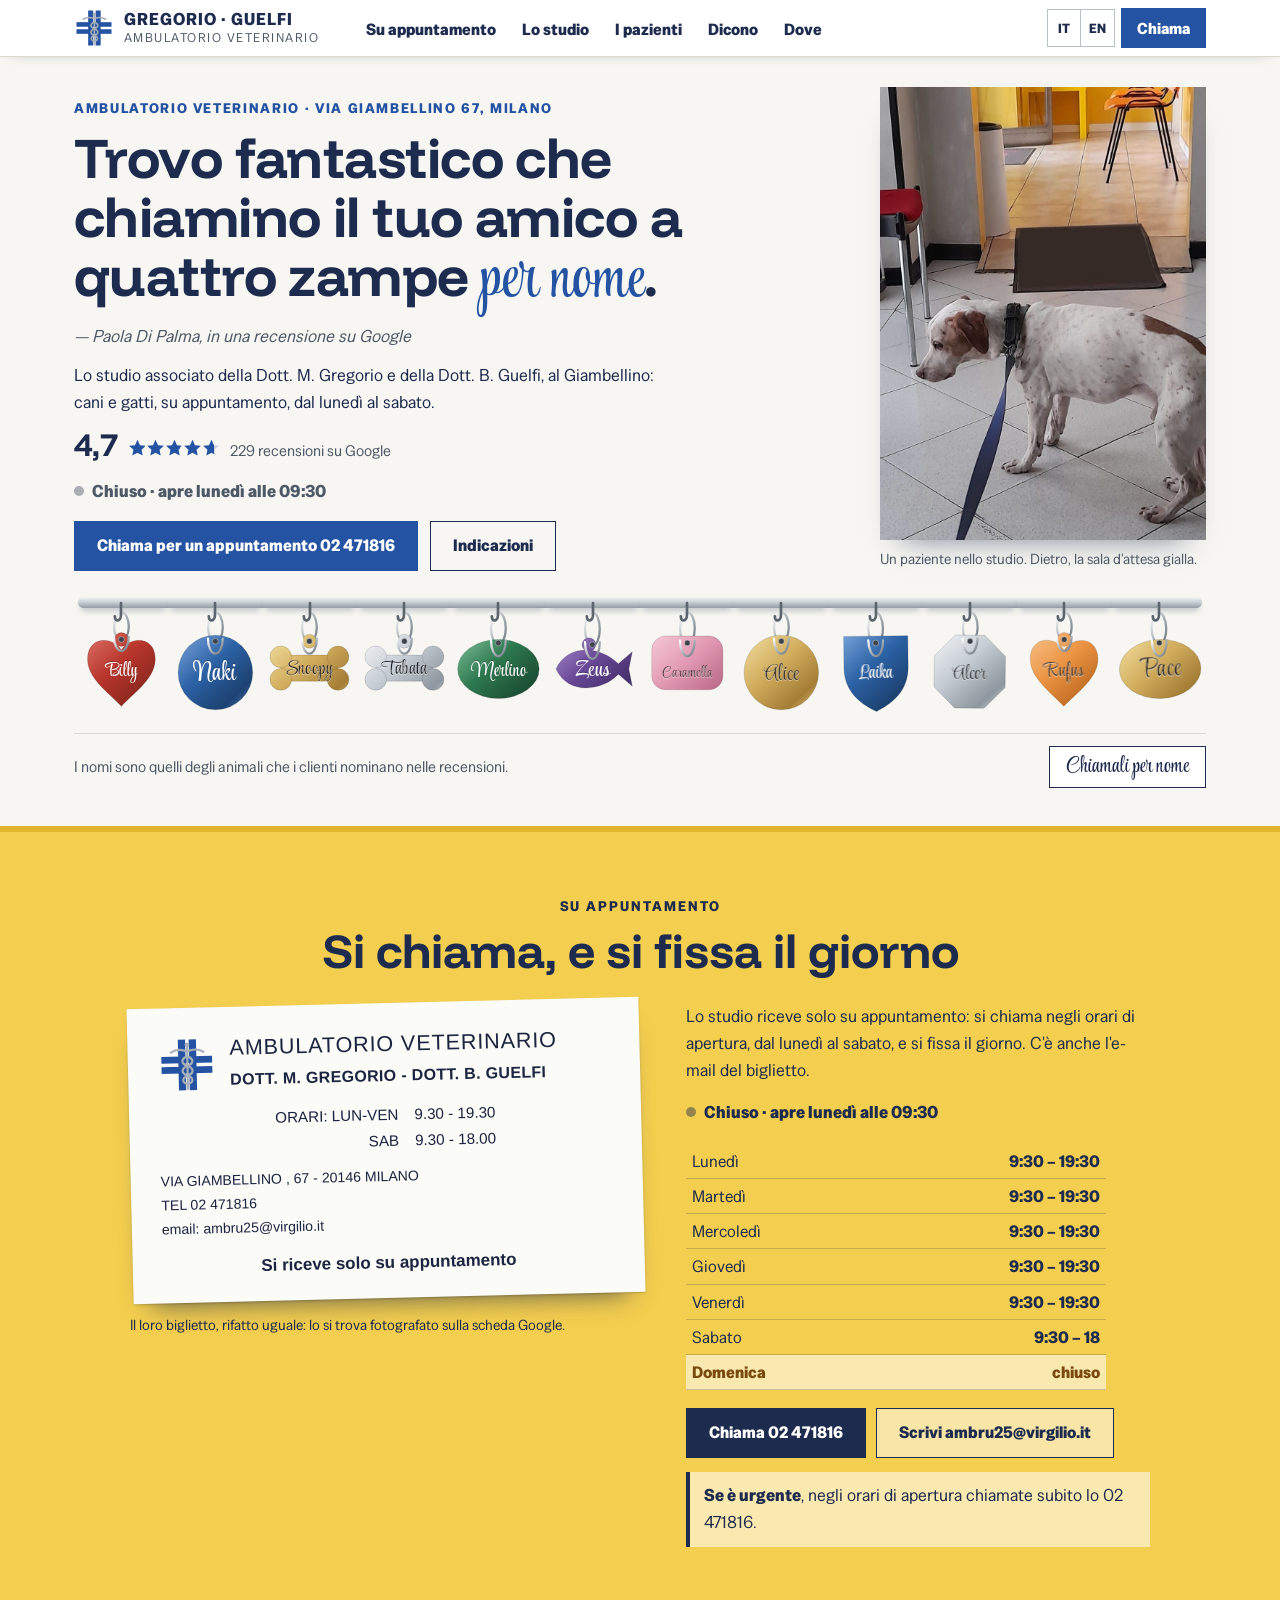
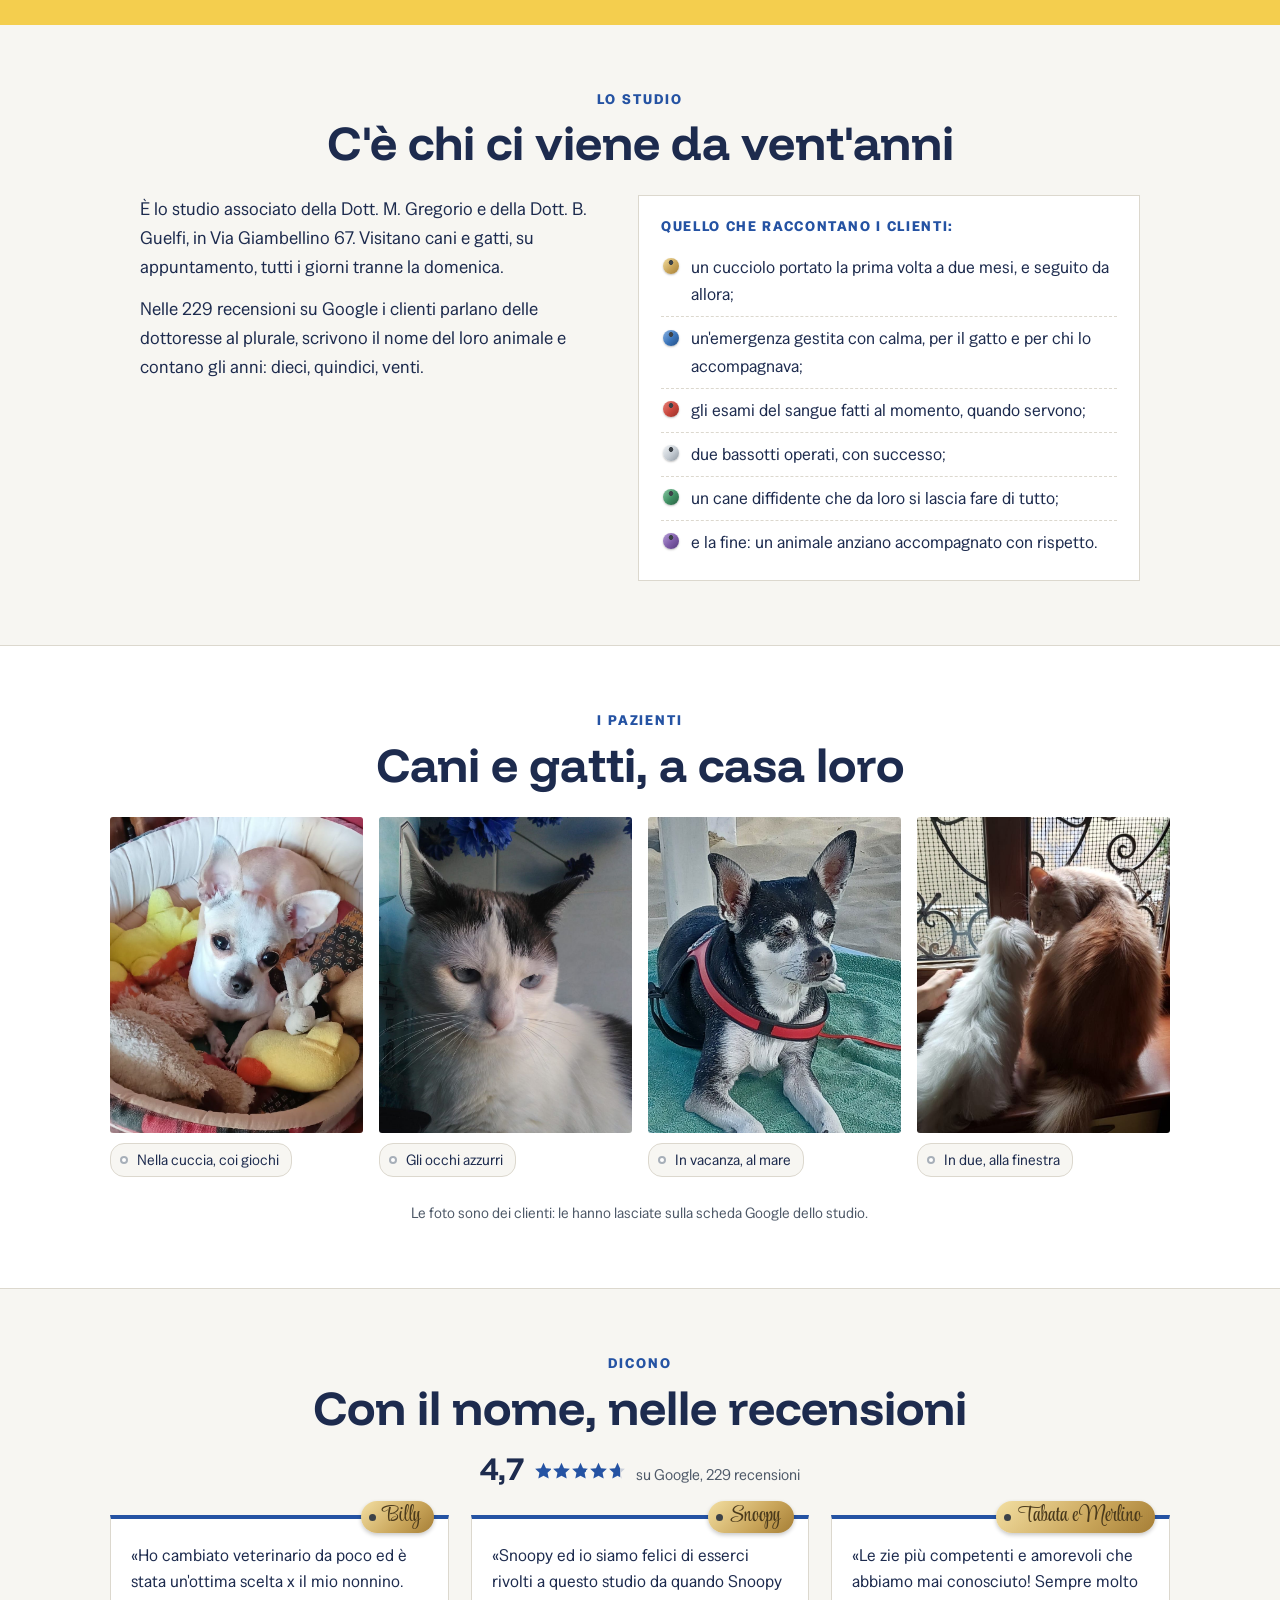
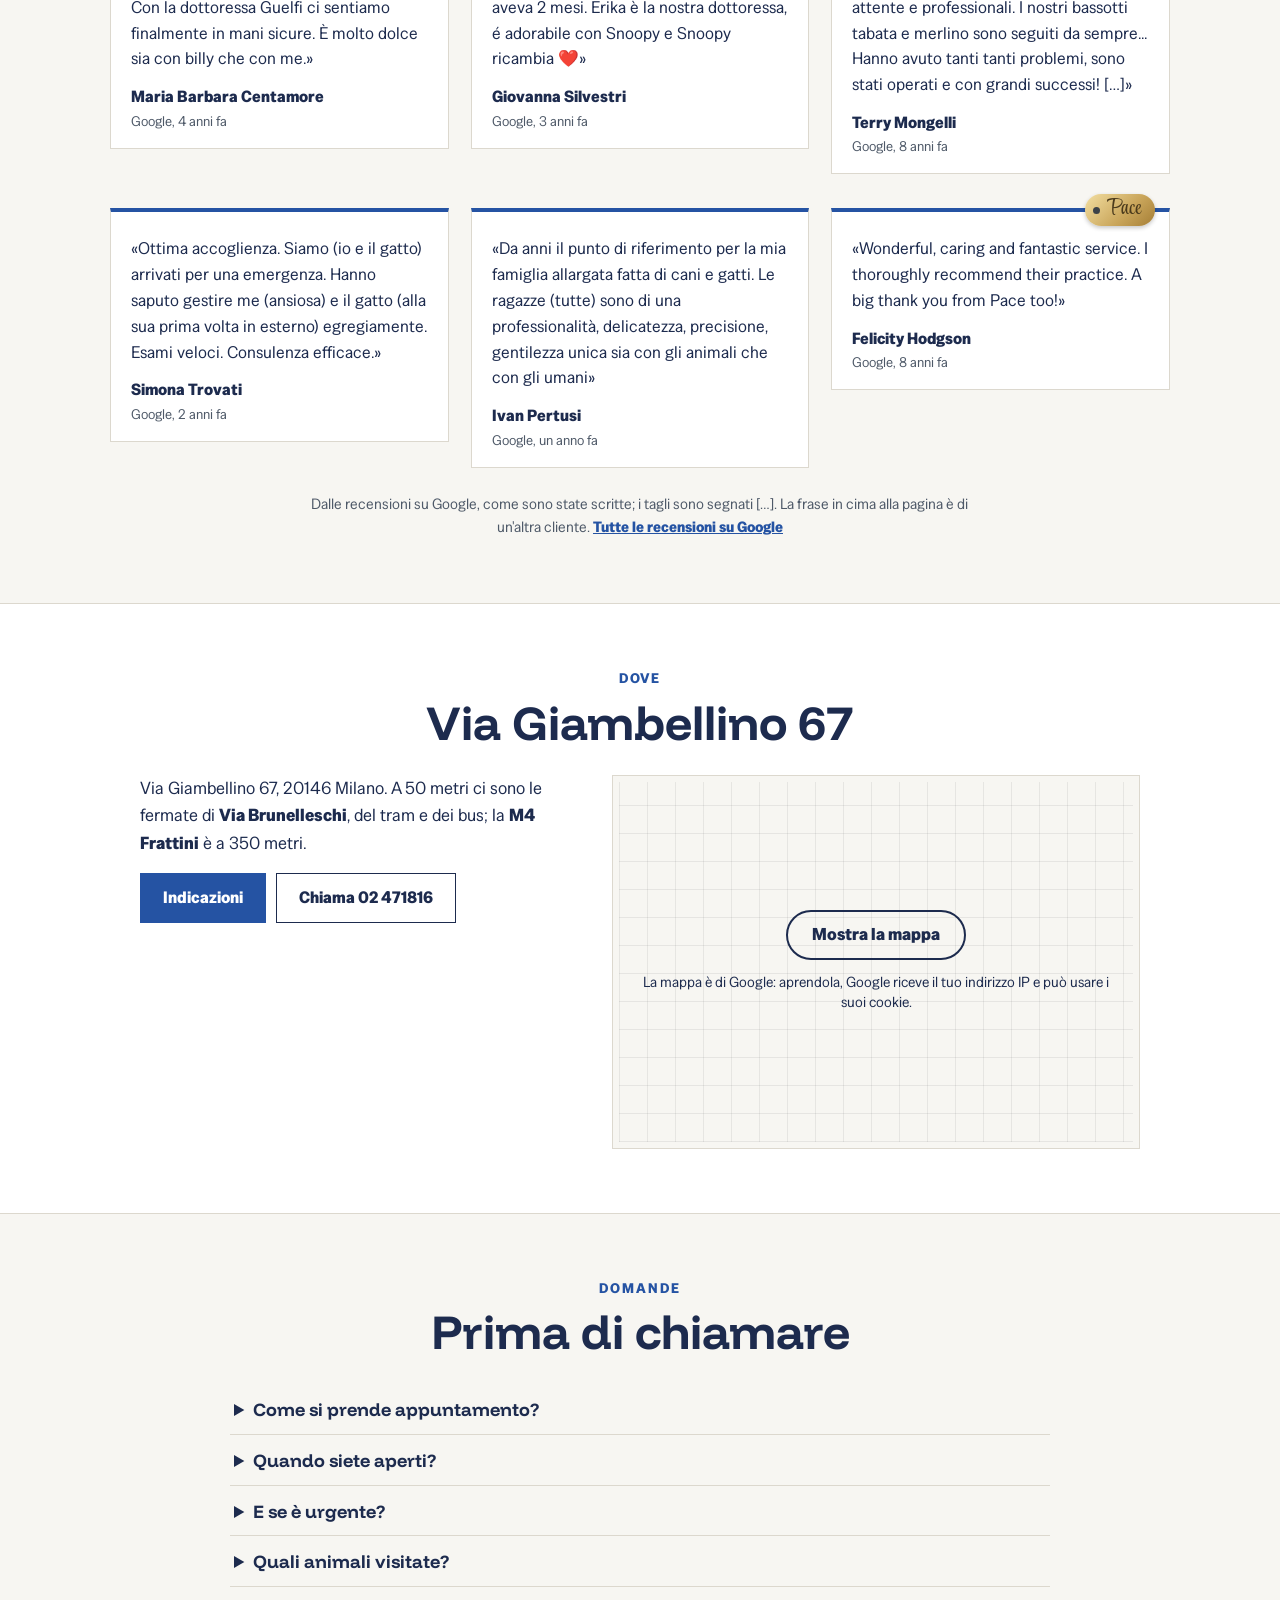
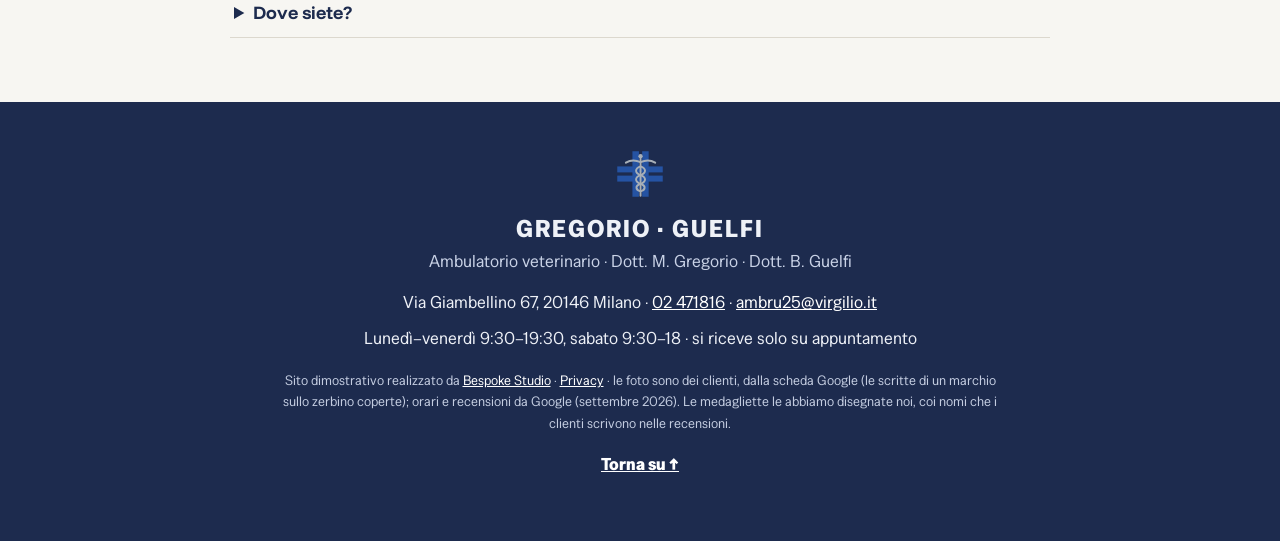
==== commit e7e0b950: "Privacy e pulizia: caratteri sul sito, mappa al clic, informativa, noindex - caratteri copiati nel s" ====
--- a/index.html
+++ b/index.html
@@ -3,6 +3,7 @@
 <head>
 <meta charset="utf-8">
 <meta name="viewport" content="width=device-width, initial-scale=1">
+<meta name="robots" content="noindex">
 <script>(function(){var r=document.documentElement;r.classList.remove('no-js');
 /* la firma: finché main.js non parte i ganci sono vuoti; se il codice non arriva, dopo 2,5 s vanno allo stato finale */
 try{if(!matchMedia('(prefers-reduced-motion: reduce)').matches){r.classList.add('firma-attesa');window.__attesaGanci=setTimeout(function(){r.classList.remove('firma-attesa')},2500)}}catch(e){}})()</script>
@@ -20,15 +21,55 @@
 <link rel="icon" href="img/favicon.svg" type="image/svg+xml">
 <link rel="icon" href="img/favicon-32.png" sizes="32x32" type="image/png">
 <link rel="apple-touch-icon" href="img/apple-touch-icon.png">
-<link rel="preconnect" href="https://fonts.googleapis.com">
-<link rel="preconnect" href="https://fonts.gstatic.com" crossorigin>
-<link href="https://fonts.googleapis.com/css2?family=Funnel+Display:wght@500;700&amp;family=Special+Gothic:wght@400;700&amp;family=Style+Script&amp;display=swap" rel="stylesheet">
+<link rel="stylesheet" href="fonts/fonts.css?v=1">
 <link rel="stylesheet" href="css/styles.css?v=1">
 <script src="https://cdn.jsdelivr.net/npm/gsap@3.12.5/dist/gsap.min.js" defer></script>
 <script src="https://cdn.jsdelivr.net/npm/gsap@3.12.5/dist/ScrollTrigger.min.js" defer></script>
 <script src="js/main.js?v=1" defer></script>
 <script type="application/ld+json">
-{"@context":"https://schema.org","@type":"VeterinaryCare","name":"Studio Associato Medico Veterinario Gregorio-Guelfi","description":"Lo studio associato della Dott. M. Gregorio e della Dott. B. Guelfi in Via Giambellino 67 a Milano: visite per cani e gatti, su appuntamento.","url":"https://rotenzark.github.io/veterinari-gregorio-guelfi/","image":"https://rotenzark.github.io/veterinari-gregorio-guelfi/img/og.jpg","telephone":"+39 02 471816","email":"ambru25@virgilio.it","address":{"@type":"PostalAddress","streetAddress":"Via Giambellino 67","postalCode":"20146","addressLocality":"Milano","addressRegion":"MI","addressCountry":"IT"},"geo":{"@type":"GeoCoordinates","latitude":45.44936,"longitude":9.14511},"openingHoursSpecification":[{"@type":"OpeningHoursSpecification","dayOfWeek":["Monday","Tuesday","Wednesday","Thursday","Friday"],"opens":"09:30","closes":"19:30"},{"@type":"OpeningHoursSpecification","dayOfWeek":"Saturday","opens":"09:30","closes":"18:00"}],"aggregateRating":{"@type":"AggregateRating","ratingValue":"4.7","reviewCount":"229","bestRating":"5"}}
+{
+  "@context": "https://schema.org",
+  "@type": "VeterinaryCare",
+  "name": "Studio Associato Medico Veterinario Gregorio-Guelfi",
+  "description": "Lo studio associato della Dott. M. Gregorio e della Dott. B. Guelfi in Via Giambellino 67 a Milano: visite per cani e gatti, su appuntamento.",
+  "url": "https://rotenzark.github.io/veterinari-gregorio-guelfi/",
+  "image": "https://rotenzark.github.io/veterinari-gregorio-guelfi/img/og.jpg",
+  "telephone": "+39 02 471816",
+  "email": "ambru25@virgilio.it",
+  "address": {
+    "@type": "PostalAddress",
+    "streetAddress": "Via Giambellino 67",
+    "postalCode": "20146",
+    "addressLocality": "Milano",
+    "addressRegion": "MI",
+    "addressCountry": "IT"
+  },
+  "geo": {
+    "@type": "GeoCoordinates",
+    "latitude": 45.44936,
+    "longitude": 9.14511
+  },
+  "openingHoursSpecification": [
+    {
+      "@type": "OpeningHoursSpecification",
+      "dayOfWeek": [
+        "Monday",
+        "Tuesday",
+        "Wednesday",
+        "Thursday",
+        "Friday"
+      ],
+      "opens": "09:30",
+      "closes": "19:30"
+    },
+    {
+      "@type": "OpeningHoursSpecification",
+      "dayOfWeek": "Saturday",
+      "opens": "09:30",
+      "closes": "18:00"
+    }
+  ]
+}
 </script>
 <script type="application/ld+json">
 {"@context":"https://schema.org","@type":"FAQPage","mainEntity":[
@@ -415,11 +456,11 @@
     <h2 id="diconoT" class="capitolo__titolo" data-i18n="d.titolo">Con il nome, nelle recensioni</h2>
     <p class="voto voto--centro"><b class="voto__n">4,7</b> <span class="stelle" aria-hidden="true" style="--voto:.94"></span> <span class="voto__su" data-i18n="d.voto">su Google, 229 recensioni</span></p>
     <ul class="recensioni">
-      <li class="recensione reveal"><span class="recensione__nome" aria-hidden="true">Billy</span><p class="recensione__testo">«Ho cambiato veterinario da poco ed è stata un'ottima scelta x il mio nonnino. Con la dottoressa Guelfi ci sentiamo finalmente in mani sicure. È molto dolce sia con billy che con me.»</p><p class="recensione__chi"><b>Maria Barbara Centamore</b> <span data-i18n="d.a4">Google, 4 anni fa</span></p></li>
-      <li class="recensione reveal"><span class="recensione__nome" aria-hidden="true">Snoopy</span><p class="recensione__testo">«Snoopy ed io siamo felici di esserci rivolti a questo studio da quando Snoopy aveva 2 mesi. Erika è la nostra dottoressa, é adorabile con Snoopy e Snoopy ricambia ❤️»</p><p class="recensione__chi"><b>Giovanna Silvestri</b> <span data-i18n="d.a3">Google, 3 anni fa</span></p></li>
-      <li class="recensione reveal"><span class="recensione__nome" aria-hidden="true">Tabata e Merlino</span><p class="recensione__testo">«Le zie più competenti e amorevoli che abbiamo mai conosciuto! Sempre molto attente e professionali. I nostri bassotti tabata e merlino sono seguiti da sempre... Hanno avuto tanti tanti problemi, sono stati operati e con grandi successi! […]»</p><p class="recensione__chi"><b>Terry Mongelli</b> <span data-i18n="d.a8">Google, 8 anni fa</span></p></li>
-      <li class="recensione reveal"><p class="recensione__testo">«Ottima accoglienza. Siamo (io e il gatto) arrivati per una emergenza. Hanno saputo gestire me (ansiosa) e il gatto (alla sua prima volta in esterno) egregiamente. Esami veloci. Consulenza efficace.»</p><p class="recensione__chi"><b>Simona Trovati</b> <span data-i18n="d.a2">Google, 2 anni fa</span></p></li>
-      <li class="recensione reveal"><p class="recensione__testo">«Da anni il punto di riferimento per la mia famiglia allargata fatta di cani e gatti. Le ragazze (tutte) sono di una professionalità, delicatezza, precisione, gentilezza unica sia con gli animali che con gli umani»</p><p class="recensione__chi"><b>Ivan Pertusi</b> <span data-i18n="d.a1">Google, un anno fa</span></p></li>
+      <li class="recensione reveal"><span class="recensione__nome" aria-hidden="true">Billy</span><p lang="it" class="recensione__testo">«Ho cambiato veterinario da poco ed è stata un'ottima scelta x il mio nonnino. Con la dottoressa Guelfi ci sentiamo finalmente in mani sicure. È molto dolce sia con billy che con me.»</p><p class="recensione__chi"><b>Maria Barbara Centamore</b> <span data-i18n="d.a4">Google, 4 anni fa</span></p></li>
+      <li class="recensione reveal"><span class="recensione__nome" aria-hidden="true">Snoopy</span><p lang="it" class="recensione__testo">«Snoopy ed io siamo felici di esserci rivolti a questo studio da quando Snoopy aveva 2 mesi. Erika è la nostra dottoressa, é adorabile con Snoopy e Snoopy ricambia ❤️»</p><p class="recensione__chi"><b>Giovanna Silvestri</b> <span data-i18n="d.a3">Google, 3 anni fa</span></p></li>
+      <li class="recensione reveal"><span class="recensione__nome" aria-hidden="true">Tabata e Merlino</span><p lang="it" class="recensione__testo">«Le zie più competenti e amorevoli che abbiamo mai conosciuto! Sempre molto attente e professionali. I nostri bassotti tabata e merlino sono seguiti da sempre... Hanno avuto tanti tanti problemi, sono stati operati e con grandi successi! […]»</p><p class="recensione__chi"><b>Terry Mongelli</b> <span data-i18n="d.a8">Google, 8 anni fa</span></p></li>
+      <li class="recensione reveal"><p lang="it" class="recensione__testo">«Ottima accoglienza. Siamo (io e il gatto) arrivati per una emergenza. Hanno saputo gestire me (ansiosa) e il gatto (alla sua prima volta in esterno) egregiamente. Esami veloci. Consulenza efficace.»</p><p class="recensione__chi"><b>Simona Trovati</b> <span data-i18n="d.a2">Google, 2 anni fa</span></p></li>
+      <li class="recensione reveal"><p lang="it" class="recensione__testo">«Da anni il punto di riferimento per la mia famiglia allargata fatta di cani e gatti. Le ragazze (tutte) sono di una professionalità, delicatezza, precisione, gentilezza unica sia con gli animali che con gli umani»</p><p class="recensione__chi"><b>Ivan Pertusi</b> <span data-i18n="d.a1">Google, un anno fa</span></p></li>
       <li class="recensione reveal" lang="en"><span class="recensione__nome" aria-hidden="true">Pace</span><p class="recensione__testo">«Wonderful, caring and fantastic service. I thoroughly recommend their practice. A big thank you from Pace too!»</p><p class="recensione__chi"><b>Felicity Hodgson</b> <span data-i18n="d.a8">Google, 8 anni fa</span></p></li>
     </ul>
     <p class="dicono__nota"><span data-i18n="d.nota">Dalle recensioni su Google, come sono state scritte; i tagli sono segnati […]. La frase in cima alla pagina è di un'altra cliente.</span> <a href="https://www.google.com/maps/search/?api=1&amp;query=Studio+Associato+Medico+Veterinario+Gregorio-Guelfi%2C+Via+Giambellino+67%2C+Milano" target="_blank" rel="noopener" data-i18n="d.tutte">Tutte le recensioni su Google</a></p>
@@ -435,7 +476,7 @@
         <p class="dove__azioni"><a class="bottone bottone--pieno" href="https://www.google.com/maps/dir/?api=1&amp;destination=Studio+Associato+Medico+Veterinario+Gregorio-Guelfi%2C+Via+Giambellino+67%2C+Milano" target="_blank" rel="noopener" data-i18n="h.indicazioni">Indicazioni</a> <a class="bottone" href="tel:+3902471816"><span data-i18n="t.chiama">Chiama</span>&nbsp;<span class="intero">02 471816</span></a></p>
       </div>
       <div class="mappa reveal">
-        <iframe title="Mappa: studio veterinario Gregorio-Guelfi, Via Giambellino 67, Milano" data-i18n-title="o.mappa" src="https://maps.google.com/maps?q=Studio%20Associato%20Medico%20Veterinario%20Gregorio-Guelfi%2C%20Via%20Giambellino%2067%2C%20Milano&amp;z=16&amp;output=embed" width="600" height="360" loading="lazy" referrerpolicy="no-referrer-when-downgrade"></iframe>
+        <div class="mappa-clic" data-mappa-clic style="--mappa-h: 360px"><template><iframe title="Mappa: studio veterinario Gregorio-Guelfi, Via Giambellino 67, Milano" data-i18n-title="o.mappa" src="https://maps.google.com/maps?q=Studio%20Associato%20Medico%20Veterinario%20Gregorio-Guelfi%2C%20Via%20Giambellino%2067%2C%20Milano&amp;z=16&amp;output=embed" width="600" height="360" loading="lazy" referrerpolicy="no-referrer-when-downgrade"></iframe></template><div class="mappa-clic__velo"><a class="mappa-clic__btn" href="https://www.google.com/maps/dir/?api=1&amp;destination=Studio+Associato+Medico+Veterinario+Gregorio-Guelfi%2C+Via+Giambellino+67%2C+Milano" target="_blank" rel="noopener">Mostra la mappa</a><p class="mappa-clic__nota">La mappa è di Google: aprendola, Google riceve il tuo indirizzo IP e può usare i suoi cookie.</p></div></div>
       </div>
     </div>
   </section>
@@ -462,7 +503,7 @@
     <p class="piede__sotto" data-i18n="f.sotto">Ambulatorio veterinario · Dott. M. Gregorio · Dott. B. Guelfi</p>
     <p class="piede__dove">Via Giambellino 67, 20146 Milano · <a href="tel:+3902471816" class="intero">02 471816</a> · <a href="mailto:ambru25@virgilio.it">ambru25@virgilio.it</a></p>
     <p class="piede__orario" data-i18n="f.orario">Lunedì–venerdì 9:30–19:30, sabato 9:30–18 · si riceve solo su appuntamento</p>
-    <p class="piede__cred" data-i18n="f.cred">Sito dimostrativo realizzato da <a href="https://bespokestud.io" rel="noopener">Bespoke Studio</a> · le foto sono dei clienti, dalla scheda Google (le scritte di un marchio sullo zerbino coperte); orari e recensioni da Google (settembre 2026). Le medagliette le abbiamo disegnate noi, coi nomi che i clienti scrivono nelle recensioni.</p>
+    <p class="piede__cred" data-i18n="f.cred">Sito dimostrativo realizzato da <a href="https://bespokestud.io" rel="noopener">Bespoke Studio</a> · <a href="privacy.html">Privacy</a> · le foto sono dei clienti, dalla scheda Google (le scritte di un marchio sullo zerbino coperte); orari e recensioni da Google (settembre 2026). Le medagliette le abbiamo disegnate noi, coi nomi che i clienti scrivono nelle recensioni.</p>
     <p><a class="piede__su" href="#inizio" data-i18n="f.su">Torna su ↑</a></p>
   </div>
 </footer>
@@ -477,5 +518,6 @@
   <img id="lightboxImg" src="" alt="">
 </div>
 
+<script src="js/mappa-clic.js?v=1" defer></script>
 </body>
 </html>
--- a/fonts/fonts.css
+++ b/fonts/fonts.css
@@ -0,0 +1,104 @@
+/* Caratteri ospitati sul sito: nessuna richiesta a Google Fonts o Fontshare (giro privacy 1/10/2026). Licenze in LICENSE.txt. */
+/* latin-ext */
+@font-face {
+  font-family: 'Funnel Display';
+  font-style: normal;
+  font-weight: 500;
+  font-display: swap;
+  src: url(funneldisplay-v3-B50WF7FGv37QNVWgE0ga--4Pbb6TDYsmgQ.woff2) format('woff2');
+  unicode-range: U+0100-02BA, U+02BD-02C5, U+02C7-02CC, U+02CE-02D7, U+02DD-02FF, U+0304, U+0308, U+0329, U+1D00-1DBF, U+1E00-1E9F, U+1EF2-1EFF, U+2020, U+20A0-20AB, U+20AD-20C0, U+2113, U+2C60-2C7F, U+A720-A7FF;
+}
+/* latin */
+@font-face {
+  font-family: 'Funnel Display';
+  font-style: normal;
+  font-weight: 500;
+  font-display: swap;
+  src: url(funneldisplay-v3-B50WF7FGv37QNVWgE0ga--4Pbb6dDYs.woff2) format('woff2');
+  unicode-range: U+0000-00FF, U+0131, U+0152-0153, U+02BB-02BC, U+02C6, U+02DA, U+02DC, U+0304, U+0308, U+0329, U+2000-206F, U+20AC, U+2122, U+2191, U+2193, U+2212, U+2215, U+FEFF, U+FFFD;
+}
+/* latin-ext */
+@font-face {
+  font-family: 'Funnel Display';
+  font-style: normal;
+  font-weight: 700;
+  font-display: swap;
+  src: url(funneldisplay-v3-B50WF7FGv37QNVWgE0ga--4Pbb6TDYsmgQ.woff2) format('woff2');
+  unicode-range: U+0100-02BA, U+02BD-02C5, U+02C7-02CC, U+02CE-02D7, U+02DD-02FF, U+0304, U+0308, U+0329, U+1D00-1DBF, U+1E00-1E9F, U+1EF2-1EFF, U+2020, U+20A0-20AB, U+20AD-20C0, U+2113, U+2C60-2C7F, U+A720-A7FF;
+}
+/* latin */
+@font-face {
+  font-family: 'Funnel Display';
+  font-style: normal;
+  font-weight: 700;
+  font-display: swap;
+  src: url(funneldisplay-v3-B50WF7FGv37QNVWgE0ga--4Pbb6dDYs.woff2) format('woff2');
+  unicode-range: U+0000-00FF, U+0131, U+0152-0153, U+02BB-02BC, U+02C6, U+02DA, U+02DC, U+0304, U+0308, U+0329, U+2000-206F, U+20AC, U+2122, U+2191, U+2193, U+2212, U+2215, U+FEFF, U+FFFD;
+}
+/* latin-ext */
+@font-face {
+  font-family: 'Special Gothic';
+  font-style: normal;
+  font-weight: 400;
+  font-stretch: 100%;
+  font-display: swap;
+  src: url(specialgothic-v3-1q2SY5WcG0Fg_v0fHc8BvIZ2537qdm1JEt9N3w2mJykkEFoQfr4.woff2) format('woff2');
+  unicode-range: U+0100-02BA, U+02BD-02C5, U+02C7-02CC, U+02CE-02D7, U+02DD-02FF, U+0304, U+0308, U+0329, U+1D00-1DBF, U+1E00-1E9F, U+1EF2-1EFF, U+2020, U+20A0-20AB, U+20AD-20C0, U+2113, U+2C60-2C7F, U+A720-A7FF;
+}
+/* latin */
+@font-face {
+  font-family: 'Special Gothic';
+  font-style: normal;
+  font-weight: 400;
+  font-stretch: 100%;
+  font-display: swap;
+  src: url(specialgothic-v3-1q2SY5WcG0Fg_v0fHc8BvIZ2537qdm1JEt9N3w2mJykkHloQ.woff2) format('woff2');
+  unicode-range: U+0000-00FF, U+0131, U+0152-0153, U+02BB-02BC, U+02C6, U+02DA, U+02DC, U+0304, U+0308, U+0329, U+2000-206F, U+20AC, U+2122, U+2191, U+2193, U+2212, U+2215, U+FEFF, U+FFFD;
+}
+/* latin-ext */
+@font-face {
+  font-family: 'Special Gothic';
+  font-style: normal;
+  font-weight: 700;
+  font-stretch: 100%;
+  font-display: swap;
+  src: url(specialgothic-v3-1q2SY5WcG0Fg_v0fHc8BvIZ2537qdm1JEt9N3w2mJykkEFoQfr4.woff2) format('woff2');
+  unicode-range: U+0100-02BA, U+02BD-02C5, U+02C7-02CC, U+02CE-02D7, U+02DD-02FF, U+0304, U+0308, U+0329, U+1D00-1DBF, U+1E00-1E9F, U+1EF2-1EFF, U+2020, U+20A0-20AB, U+20AD-20C0, U+2113, U+2C60-2C7F, U+A720-A7FF;
+}
+/* latin */
+@font-face {
+  font-family: 'Special Gothic';
+  font-style: normal;
+  font-weight: 700;
+  font-stretch: 100%;
+  font-display: swap;
+  src: url(specialgothic-v3-1q2SY5WcG0Fg_v0fHc8BvIZ2537qdm1JEt9N3w2mJykkHloQ.woff2) format('woff2');
+  unicode-range: U+0000-00FF, U+0131, U+0152-0153, U+02BB-02BC, U+02C6, U+02DA, U+02DC, U+0304, U+0308, U+0329, U+2000-206F, U+20AC, U+2122, U+2191, U+2193, U+2212, U+2215, U+FEFF, U+FFFD;
+}
+/* vietnamese */
+@font-face {
+  font-family: 'Style Script';
+  font-style: normal;
+  font-weight: 400;
+  font-display: swap;
+  src: url(stylescript-v13-vm8xdRX3SV7Z0aPa88xzW5nZcF762NY.woff2) format('woff2');
+  unicode-range: U+0102-0103, U+0110-0111, U+0128-0129, U+0168-0169, U+01A0-01A1, U+01AF-01B0, U+0300-0301, U+0303-0304, U+0308-0309, U+0323, U+0329, U+1EA0-1EF9, U+20AB;
+}
+/* latin-ext */
+@font-face {
+  font-family: 'Style Script';
+  font-style: normal;
+  font-weight: 400;
+  font-display: swap;
+  src: url(stylescript-v13-vm8xdRX3SV7Z0aPa88xzW5nZcV762NY.woff2) format('woff2');
+  unicode-range: U+0100-02BA, U+02BD-02C5, U+02C7-02CC, U+02CE-02D7, U+02DD-02FF, U+0304, U+0308, U+0329, U+1D00-1DBF, U+1E00-1E9F, U+1EF2-1EFF, U+2020, U+20A0-20AB, U+20AD-20C0, U+2113, U+2C60-2C7F, U+A720-A7FF;
+}
+/* latin */
+@font-face {
+  font-family: 'Style Script';
+  font-style: normal;
+  font-weight: 400;
+  font-display: swap;
+  src: url(stylescript-v13-vm8xdRX3SV7Z0aPa88xzW5nZf176.woff2) format('woff2');
+  unicode-range: U+0000-00FF, U+0131, U+0152-0153, U+02BB-02BC, U+02C6, U+02DA, U+02DC, U+0304, U+0308, U+0329, U+2000-206F, U+20AC, U+2122, U+2191, U+2193, U+2212, U+2215, U+FEFF, U+FFFD;
+}
--- a/css/styles.css
+++ b/css/styles.css
@@ -308,3 +308,12 @@
 /* generato da _ggu_firma.mjs: lo stato d'attesa delle medagliette, solo dentro .ganci */
 .firma-attesa .ganci .medaglietta { opacity: 0; }
 /*/GANCI*/
+
+/*MAPPACLIC*/
+/* la mappa Google si carica solo al clic (giro privacy 1/10/2026) */
+.mappa-clic { display: flex; align-items: center; justify-content: center; width: 100%; height: 100%; min-height: var(--mappa-h, 320px); box-sizing: border-box; padding: 24px; text-align: center; background: repeating-linear-gradient(0deg, rgba(127, 127, 127, 0.14) 0 1px, transparent 1px 28px), repeating-linear-gradient(90deg, rgba(127, 127, 127, 0.14) 0 1px, transparent 1px 28px); }
+.mappa-clic__velo { display: flex; flex-direction: column; align-items: center; gap: 12px; max-width: 32em; }
+.mappa-clic__btn { display: inline-block; padding: 0.75em 1.4em; border: 2px solid currentColor; border-radius: 999px; color: inherit; font: inherit; font-weight: 600; line-height: 1.2; text-decoration: none; background: transparent; cursor: pointer; }
+.mappa-clic__btn:hover, .mappa-clic__btn:focus-visible { text-decoration: underline; }
+.mappa-clic__nota { margin: 0; font-size: 0.85em; line-height: 1.45; }
+/*/MAPPACLIC*/
